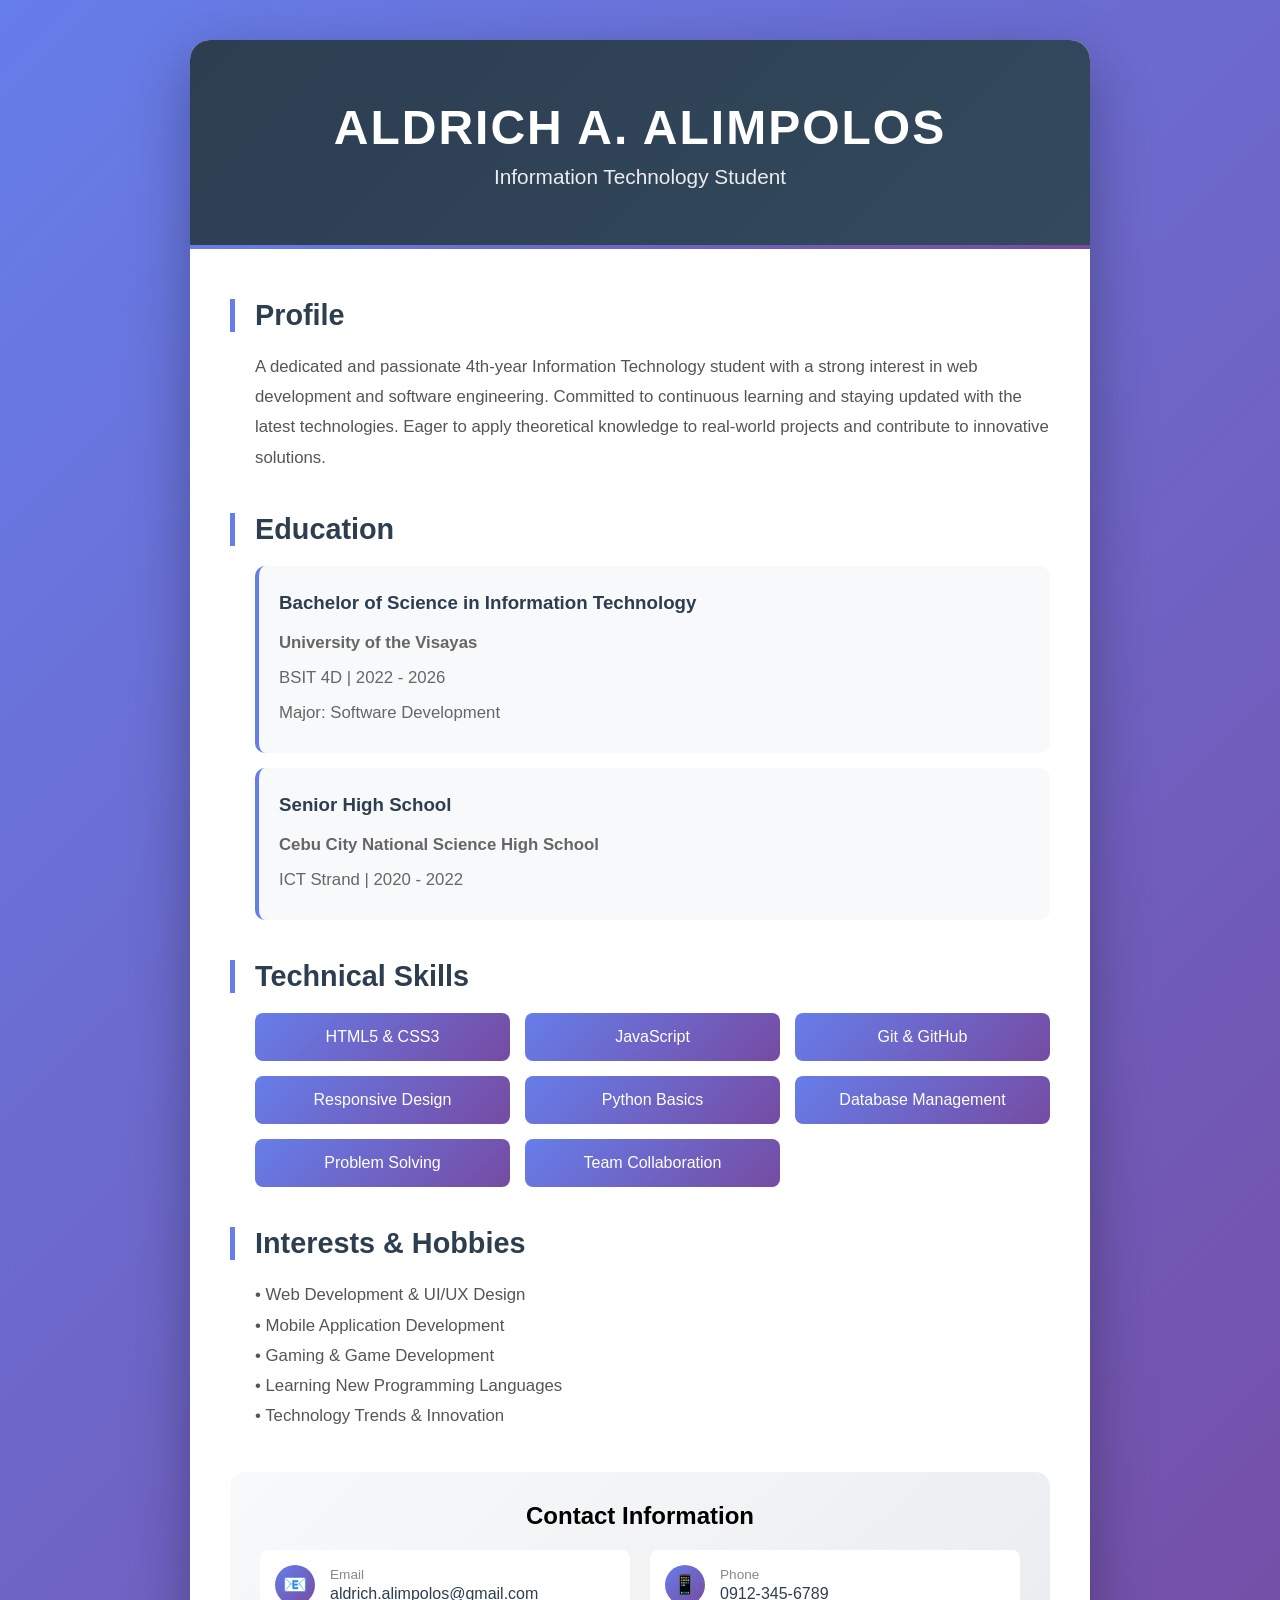
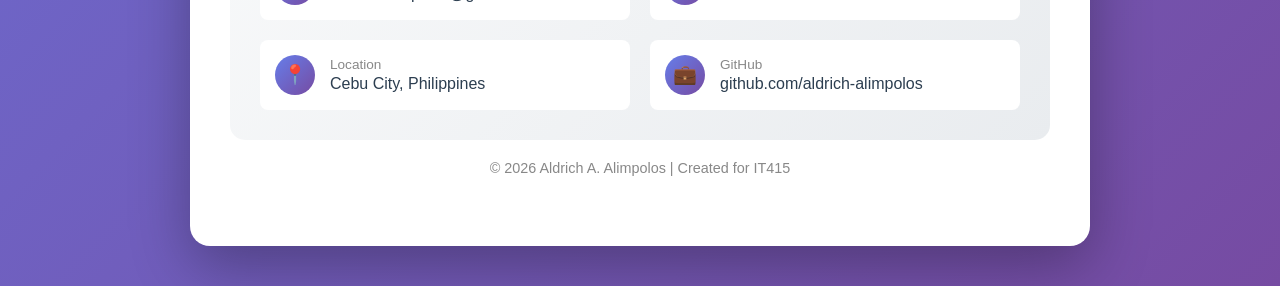
==== index.html @ fa99f171 "Initial commit: Added CV webpage and README" ====
<!DOCTYPE html>
<html lang="en">
<head>
    <meta charset="UTF-8">
    <meta name="viewport" content="width=device-width, initial-scale=1.0">
    <title>Aldrich A. Alimpolos - Curriculum Vitae</title>
    <style>
        * {
            margin: 0;
            padding: 0;
            box-sizing: border-box;
        }
        
        body {
            font-family: 'Segoe UI', Tahoma, Geneva, Verdana, sans-serif;
            background: linear-gradient(135deg, #667eea 0%, #764ba2 100%);
            min-height: 100vh;
            padding: 40px 20px;
        }
        
        .container {
            max-width: 900px;
            margin: 0 auto;
            background: white;
            border-radius: 20px;
            overflow: hidden;
            box-shadow: 0 20px 60px rgba(0, 0, 0, 0.3);
        }
        
        .header {
            background: linear-gradient(135deg, #2c3e50 0%, #34495e 100%);
            color: white;
            padding: 60px 40px;
            text-align: center;
            position: relative;
        }
        
        .header::after {
            content: '';
            position: absolute;
            bottom: 0;
            left: 0;
            right: 0;
            height: 4px;
            background: linear-gradient(90deg, #667eea, #764ba2);
        }
        
        .header h1 {
            font-size: 3em;
            margin-bottom: 10px;
            letter-spacing: 2px;
        }
        
        .header .subtitle {
            font-size: 1.3em;
            opacity: 0.9;
            font-weight: 300;
        }
        
        .content {
            padding: 50px 40px;
        }
        
        .section {
            margin-bottom: 40px;
        }
        
        .section h2 {
            color: #2c3e50;
            font-size: 1.8em;
            margin-bottom: 20px;
            padding-left: 20px;
            border-left: 5px solid #667eea;
            position: relative;
        }
        
        .section-content {
            padding-left: 25px;
            color: #555;
            line-height: 1.8;
        }
        
        .section-content p {
            margin-bottom: 15px;
            font-size: 1.05em;
        }
        
        .education-item {
            background: #f8f9fa;
            padding: 20px;
            border-radius: 10px;
            margin-bottom: 15px;
            border-left: 4px solid #667eea;
        }
        
        .education-item h3 {
            color: #2c3e50;
            margin-bottom: 8px;
        }
        
        .education-item p {
            color: #666;
            margin: 5px 0;
        }
        
        .skills-grid {
            display: grid;
            grid-template-columns: repeat(auto-fit, minmax(200px, 1fr));
            gap: 15px;
            padding-left: 25px;
        }
        
        .skill-item {
            background: linear-gradient(135deg, #667eea 0%, #764ba2 100%);
            color: white;
            padding: 15px 20px;
            border-radius: 8px;
            text-align: center;
            font-weight: 500;
            transition: transform 0.3s ease;
        }
        
        .skill-item:hover {
            transform: translateY(-5px);
        }
        
        .contact-box {
            background: linear-gradient(135deg, #f8f9fa 0%, #e9ecef 100%);
            padding: 30px;
            border-radius: 15px;
            margin-top: 20px;
        }
        
        .contact-box h2 {
            border: none;
            padding: 0;
            margin-bottom: 20px;
            text-align: center;
        }
        
        .contact-grid {
            display: grid;
            grid-template-columns: repeat(auto-fit, minmax(250px, 1fr));
            gap: 20px;
        }
        
        .contact-item {
            display: flex;
            align-items: center;
            gap: 15px;
            padding: 15px;
            background: white;
            border-radius: 8px;
        }
        
        .contact-icon {
            width: 40px;
            height: 40px;
            background: linear-gradient(135deg, #667eea, #764ba2);
            border-radius: 50%;
            display: flex;
            align-items: center;
            justify-content: center;
            color: white;
            font-size: 1.2em;
        }
        
        .contact-info {
            flex: 1;
        }
        
        .contact-info .label {
            font-size: 0.85em;
            color: #888;
            margin-bottom: 3px;
        }
        
        .contact-info .value {
            color: #2c3e50;
            font-weight: 500;
        }
        
        .footer {
            text-align: center;
            padding: 20px;
            color: #888;
            font-size: 0.9em;
        }
        
        @media (max-width: 768px) {
            .header h1 {
                font-size: 2em;
            }
            
            .content {
                padding: 30px 20px;
            }
            
            .skills-grid {
                grid-template-columns: 1fr;
            }
        }
    </style>
</head>
<body>
    <div class="container">
        <div class="header">
            <h1>ALDRICH A. ALIMPOLOS</h1>
            <p class="subtitle">Information Technology Student</p>
        </div>
        
        <div class="content">
            <div class="section">
                <h2>Profile</h2>
                <div class="section-content">
                    <p>
                        A dedicated and passionate 4th-year Information Technology student with a strong 
                        interest in web development and software engineering. Committed to continuous 
                        learning and staying updated with the latest technologies. Eager to apply 
                        theoretical knowledge to real-world projects and contribute to innovative solutions.
                    </p>
                </div>
            </div>
            
            <div class="section">
                <h2>Education</h2>
                <div class="section-content">
                    <div class="education-item">
                        <h3>Bachelor of Science in Information Technology</h3>
                        <p><strong>University of the Visayas</strong></p>
                        <p>BSIT 4D | 2022 - 2026</p>
                        <p>Major: Software Development</p>
                    </div>
                    
                    <div class="education-item">
                        <h3>Senior High School</h3>
                        <p><strong>Cebu City National Science High School</strong></p>
                        <p>ICT Strand | 2020 - 2022</p>
                    </div>
                </div>
            </div>
            
            <div class="section">
                <h2>Technical Skills</h2>
                <div class="skills-grid">
                    <div class="skill-item">HTML5 & CSS3</div>
                    <div class="skill-item">JavaScript</div>
                    <div class="skill-item">Git & GitHub</div>
                    <div class="skill-item">Responsive Design</div>
                    <div class="skill-item">Python Basics</div>
                    <div class="skill-item">Database Management</div>
                    <div class="skill-item">Problem Solving</div>
                    <div class="skill-item">Team Collaboration</div>
                </div>
            </div>
            
            <div class="section">
                <h2>Interests & Hobbies</h2>
                <div class="section-content">
                    <p>
                        • Web Development & UI/UX Design<br>
                        • Mobile Application Development<br>
                        • Gaming & Game Development<br>
                        • Learning New Programming Languages<br>
                        • Technology Trends & Innovation
                    </p>
                </div>
            </div>
            
            <div class="contact-box">
                <h2>Contact Information</h2>
                <div class="contact-grid">
                    <div class="contact-item">
                        <div class="contact-icon">📧</div>
                        <div class="contact-info">
                            <div class="label">Email</div>
                            <div class="value">aldrich.alimpolos@gmail.com</div>
                        </div>
                    </div>
                    
                    <div class="contact-item">
                        <div class="contact-icon">📱</div>
                        <div class="contact-info">
                            <div class="label">Phone</div>
                            <div class="value">0912-345-6789</div>
                        </div>
                    </div>
                    
                    <div class="contact-item">
                        <div class="contact-icon">📍</div>
                        <div class="contact-info">
                            <div class="label">Location</div>
                            <div class="value">Cebu City, Philippines</div>
                        </div>
                    </div>
                    
                    <div class="contact-item">
                        <div class="contact-icon">💼</div>
                        <div class="contact-info">
                            <div class="label">GitHub</div>
                            <div class="value">github.com/aldrich-alimpolos</div>
                        </div>
                    </div>
                </div>
            </div>
            
            <div class="footer">
                <p>© 2026 Aldrich A. Alimpolos | Created for IT415</p>
            </div>
        </div>
    </div>
</body>
</html>
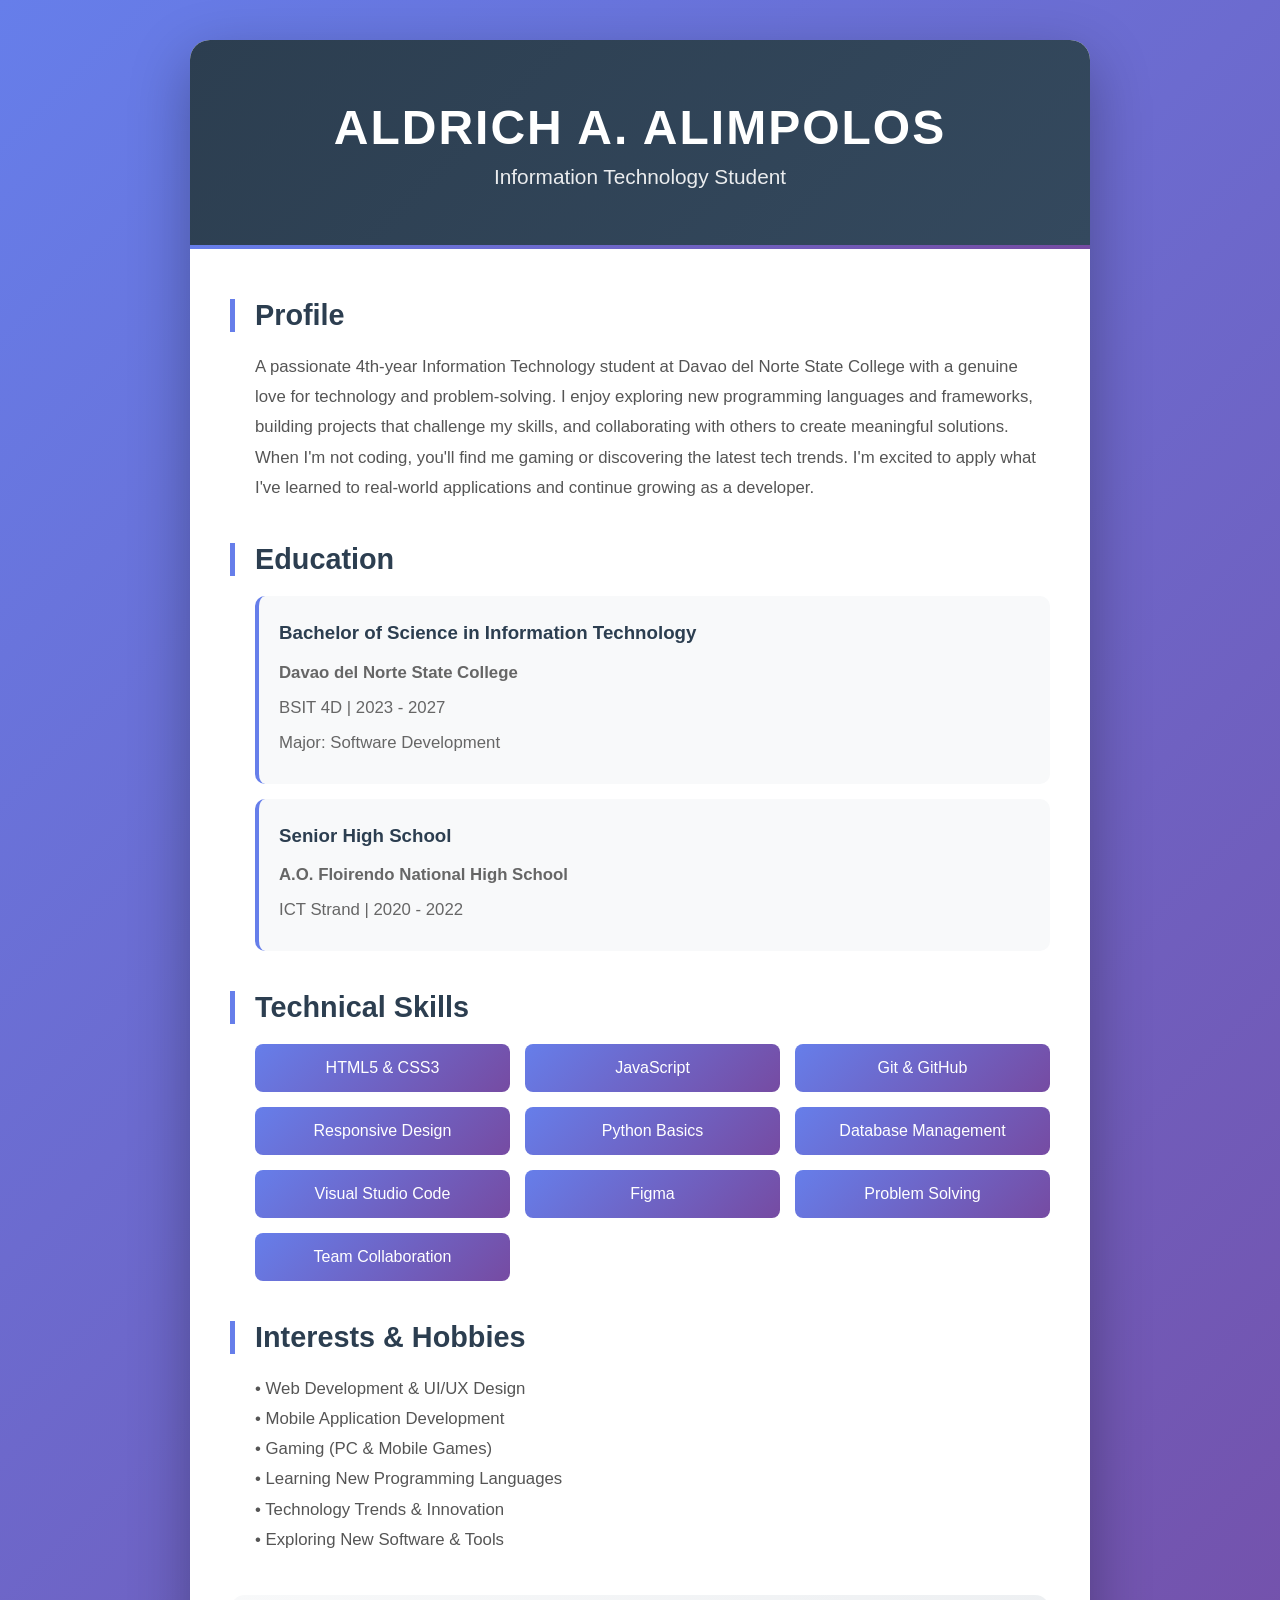
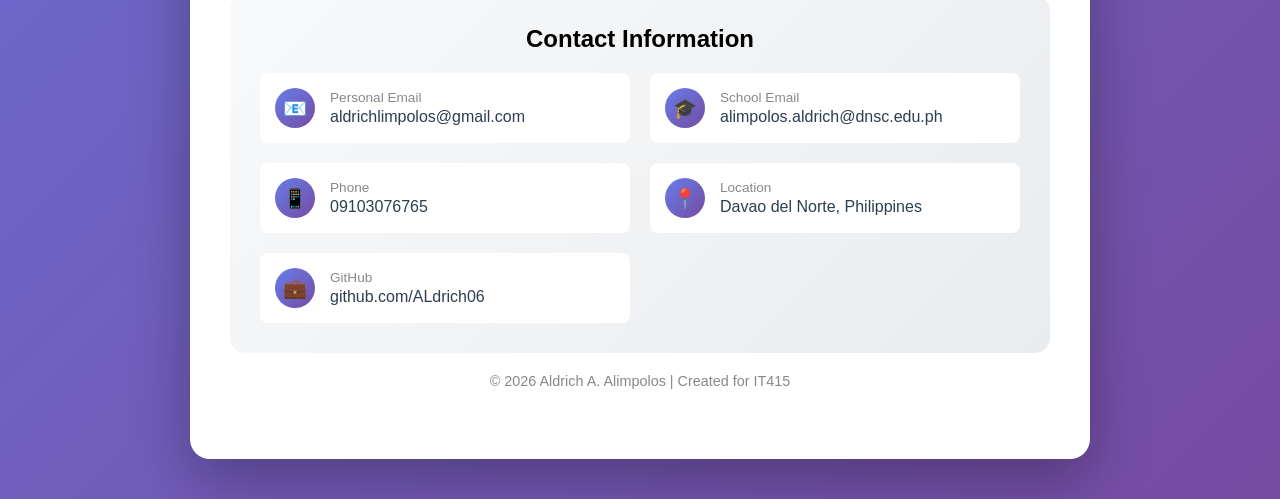
==== commit a168766c: "Updated personal information and added more details" ====
--- a/index.html
+++ b/index.html
@@ -214,10 +214,12 @@
                 <h2>Profile</h2>
                 <div class="section-content">
                     <p>
-                        A dedicated and passionate 4th-year Information Technology student with a strong 
-                        interest in web development and software engineering. Committed to continuous 
-                        learning and staying updated with the latest technologies. Eager to apply 
-                        theoretical knowledge to real-world projects and contribute to innovative solutions.
+                        A passionate 4th-year Information Technology student at Davao del Norte State College 
+                        with a genuine love for technology and problem-solving. I enjoy exploring new programming 
+                        languages and frameworks, building projects that challenge my skills, and collaborating 
+                        with others to create meaningful solutions. When I'm not coding, you'll find me gaming 
+                        or discovering the latest tech trends. I'm excited to apply what I've learned to real-world 
+                        applications and continue growing as a developer.
                     </p>
                 </div>
             </div>
@@ -227,14 +229,14 @@
                 <div class="section-content">
                     <div class="education-item">
                         <h3>Bachelor of Science in Information Technology</h3>
-                        <p><strong>University of the Visayas</strong></p>
-                        <p>BSIT 4D | 2022 - 2026</p>
+                        <p><strong>Davao del Norte State College</strong></p>
+                        <p>BSIT 4D | 2023 - 2027</p>
                         <p>Major: Software Development</p>
                     </div>
                     
                     <div class="education-item">
                         <h3>Senior High School</h3>
-                        <p><strong>Cebu City National Science High School</strong></p>
+                        <p><strong>A.O. Floirendo National High School</strong></p>
                         <p>ICT Strand | 2020 - 2022</p>
                     </div>
                 </div>
@@ -249,6 +251,8 @@
                     <div class="skill-item">Responsive Design</div>
                     <div class="skill-item">Python Basics</div>
                     <div class="skill-item">Database Management</div>
+                    <div class="skill-item">Visual Studio Code</div>
+                    <div class="skill-item">Figma</div>
                     <div class="skill-item">Problem Solving</div>
                     <div class="skill-item">Team Collaboration</div>
                 </div>
@@ -260,9 +264,10 @@
                     <p>
                         • Web Development & UI/UX Design<br>
                         • Mobile Application Development<br>
-                        • Gaming & Game Development<br>
+                        • Gaming (PC & Mobile Games)<br>
                         • Learning New Programming Languages<br>
-                        • Technology Trends & Innovation
+                        • Technology Trends & Innovation<br>
+                        • Exploring New Software & Tools
                     </p>
                 </div>
             </div>
@@ -273,8 +278,16 @@
                     <div class="contact-item">
                         <div class="contact-icon">📧</div>
                         <div class="contact-info">
-                            <div class="label">Email</div>
-                            <div class="value">aldrich.alimpolos@gmail.com</div>
+                            <div class="label">Personal Email</div>
+                            <div class="value">aldrichlimpolos@gmail.com</div>
+                        </div>
+                    </div>
+                    
+                    <div class="contact-item">
+                        <div class="contact-icon">🎓</div>
+                        <div class="contact-info">
+                            <div class="label">School Email</div>
+                            <div class="value">alimpolos.aldrich@dnsc.edu.ph</div>
                         </div>
                     </div>
                     
@@ -282,7 +295,7 @@
                         <div class="contact-icon">📱</div>
                         <div class="contact-info">
                             <div class="label">Phone</div>
-                            <div class="value">0912-345-6789</div>
+                            <div class="value">09103076765</div>
                         </div>
                     </div>
                     
@@ -290,7 +303,7 @@
                         <div class="contact-icon">📍</div>
                         <div class="contact-info">
                             <div class="label">Location</div>
-                            <div class="value">Cebu City, Philippines</div>
+                            <div class="value">Davao del Norte, Philippines</div>
                         </div>
                     </div>
                     
@@ -298,7 +311,7 @@
                         <div class="contact-icon">💼</div>
                         <div class="contact-info">
                             <div class="label">GitHub</div>
-                            <div class="value">github.com/aldrich-alimpolos</div>
+                            <div class="value">github.com/ALdrich06</div>
                         </div>
                     </div>
                 </div>
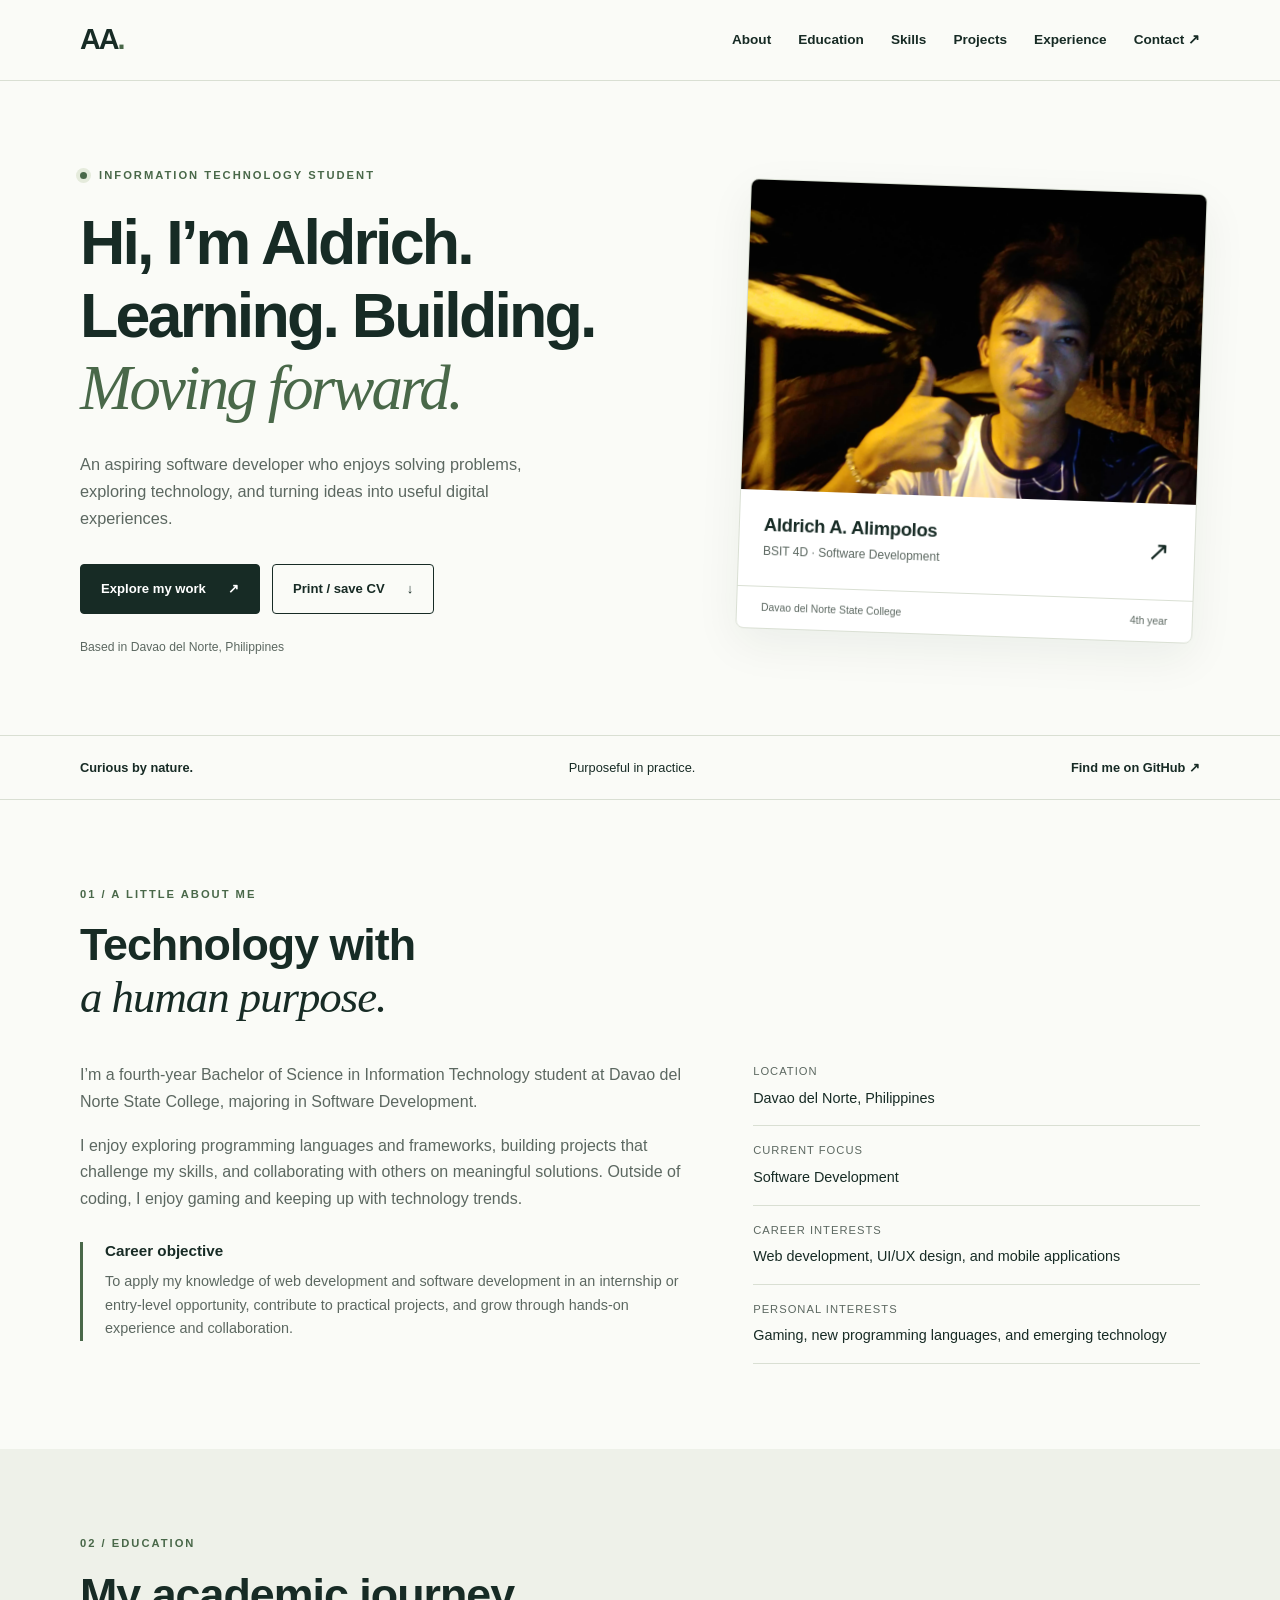
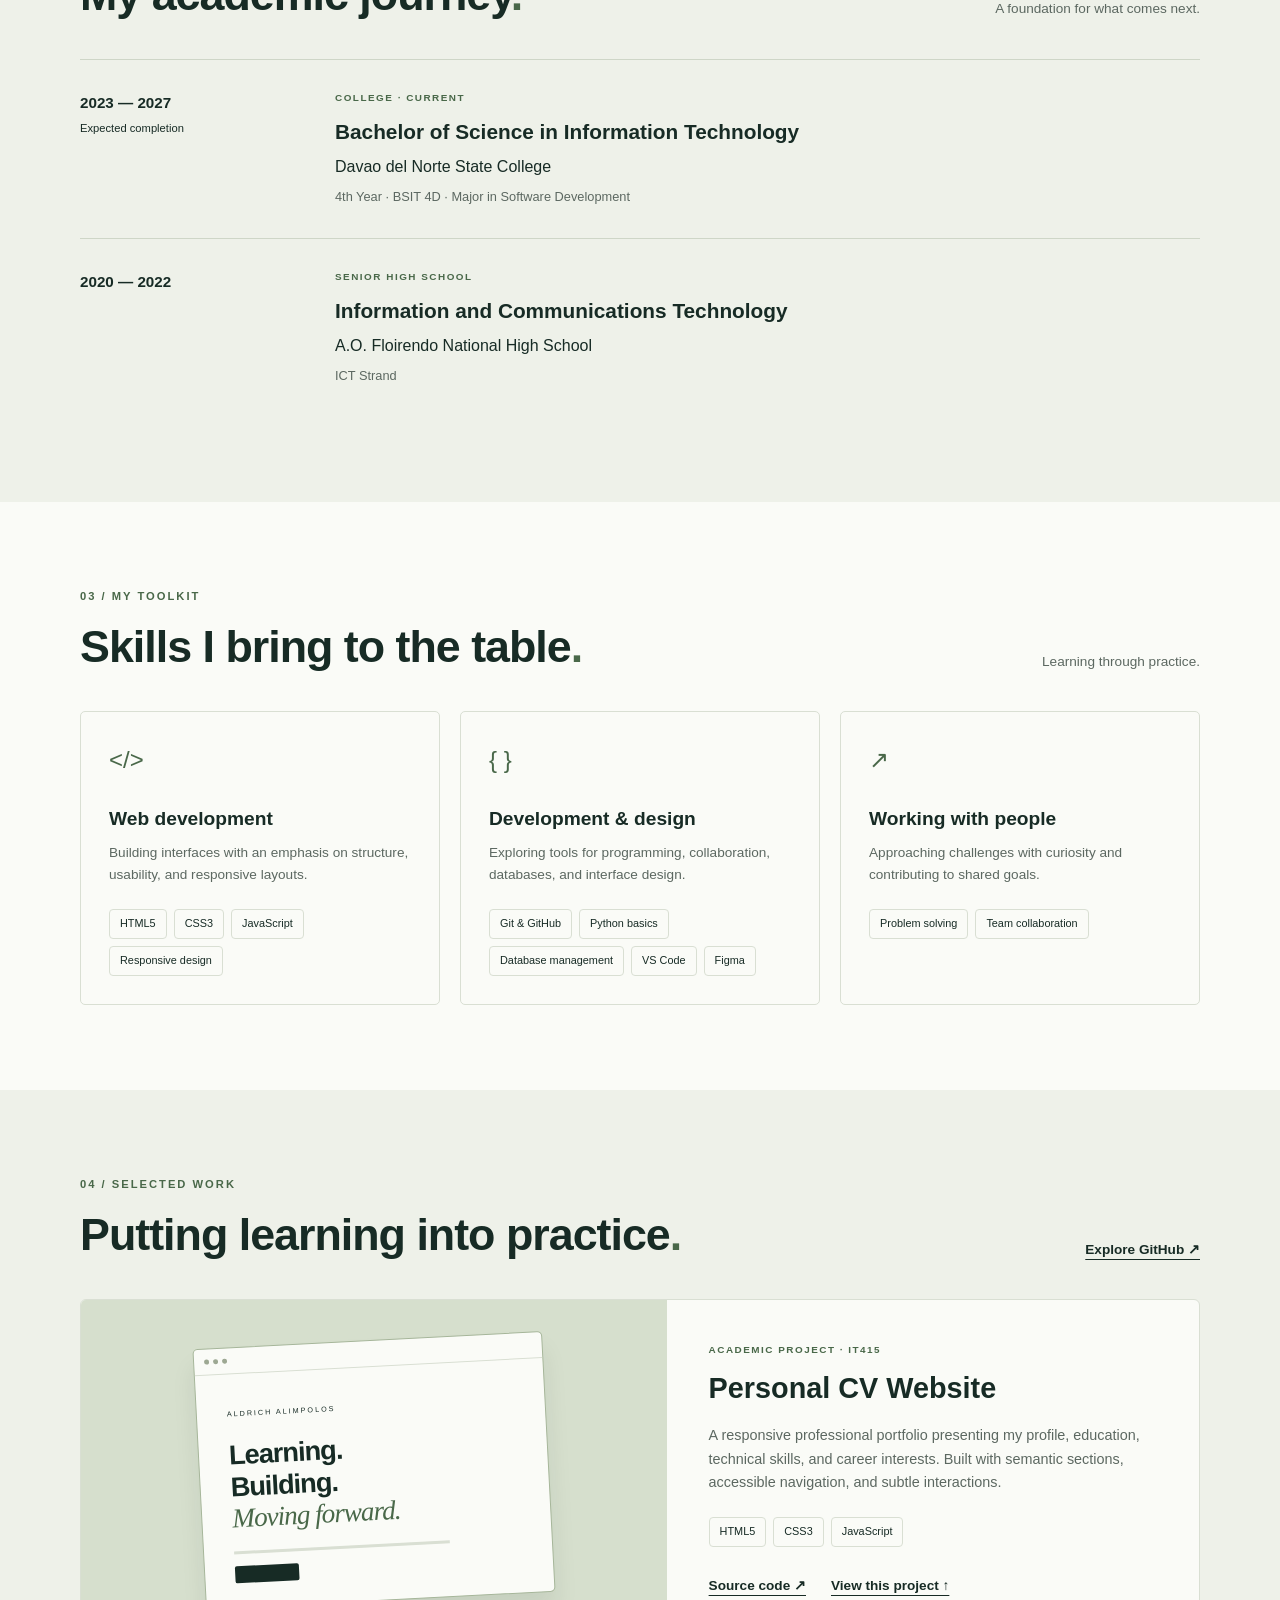
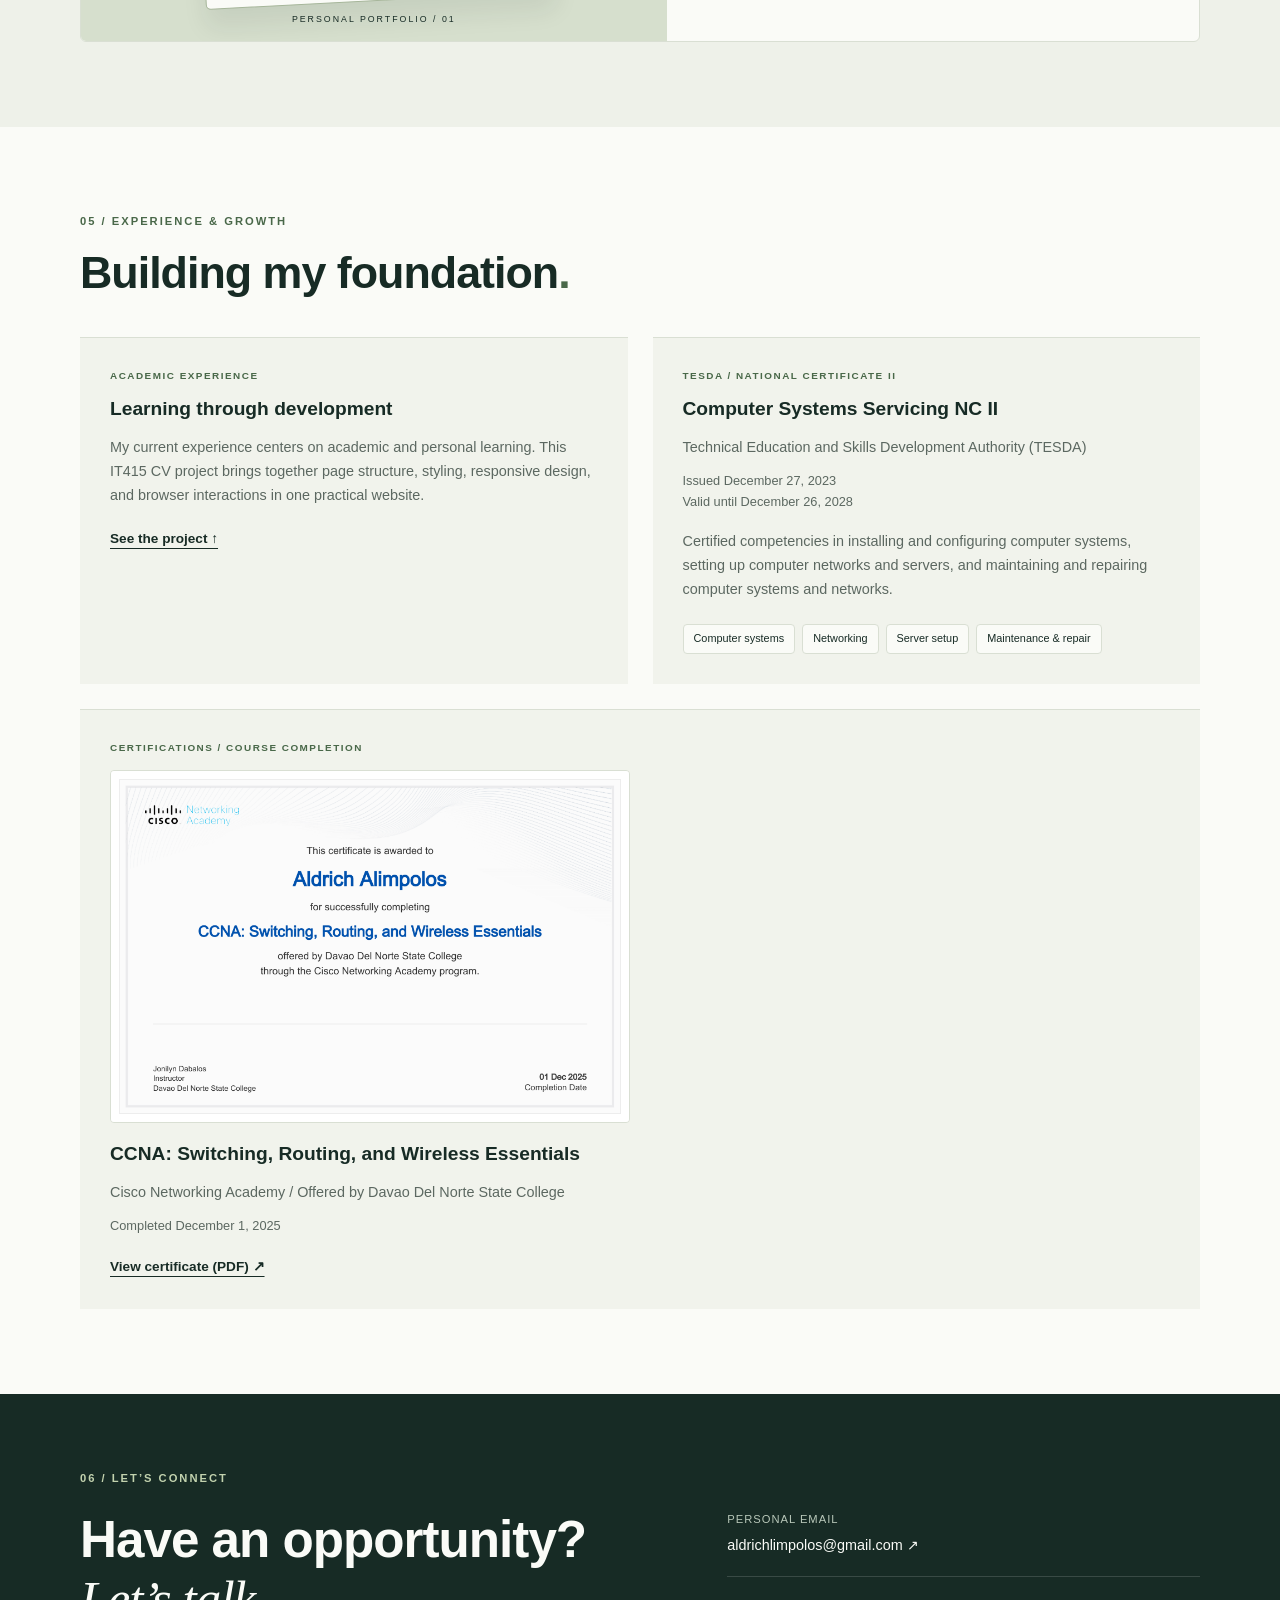
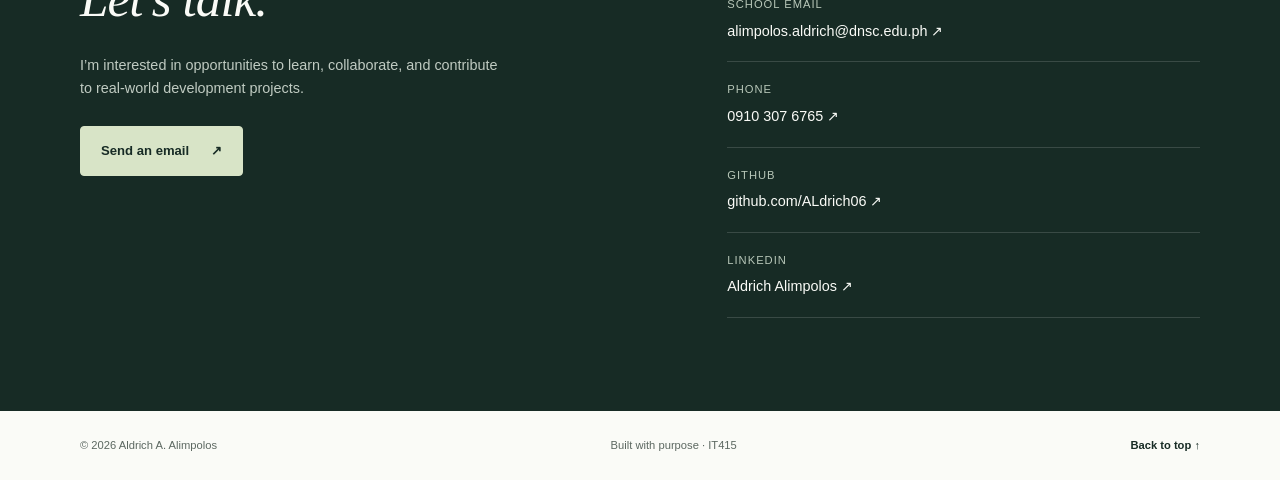
==== commit 7ba826b0: "Build responsive CV with verified certifications and profile photo" ====
--- a/index.html
+++ b/index.html
@@ -1,326 +1,56 @@
 <!DOCTYPE html>
 <html lang="en">
 <head>
-    <meta charset="UTF-8">
-    <meta name="viewport" content="width=device-width, initial-scale=1.0">
-    <title>Aldrich A. Alimpolos - Curriculum Vitae</title>
-    <style>
-        * {
-            margin: 0;
-            padding: 0;
-            box-sizing: border-box;
-        }
-        
-        body {
-            font-family: 'Segoe UI', Tahoma, Geneva, Verdana, sans-serif;
-            background: linear-gradient(135deg, #667eea 0%, #764ba2 100%);
-            min-height: 100vh;
-            padding: 40px 20px;
-        }
-        
-        .container {
-            max-width: 900px;
-            margin: 0 auto;
-            background: white;
-            border-radius: 20px;
-            overflow: hidden;
-            box-shadow: 0 20px 60px rgba(0, 0, 0, 0.3);
-        }
-        
-        .header {
-            background: linear-gradient(135deg, #2c3e50 0%, #34495e 100%);
-            color: white;
-            padding: 60px 40px;
-            text-align: center;
-            position: relative;
-        }
-        
-        .header::after {
-            content: '';
-            position: absolute;
-            bottom: 0;
-            left: 0;
-            right: 0;
-            height: 4px;
-            background: linear-gradient(90deg, #667eea, #764ba2);
-        }
-        
-        .header h1 {
-            font-size: 3em;
-            margin-bottom: 10px;
-            letter-spacing: 2px;
-        }
-        
-        .header .subtitle {
-            font-size: 1.3em;
-            opacity: 0.9;
-            font-weight: 300;
-        }
-        
-        .content {
-            padding: 50px 40px;
-        }
-        
-        .section {
-            margin-bottom: 40px;
-        }
-        
-        .section h2 {
-            color: #2c3e50;
-            font-size: 1.8em;
-            margin-bottom: 20px;
-            padding-left: 20px;
-            border-left: 5px solid #667eea;
-            position: relative;
-        }
-        
-        .section-content {
-            padding-left: 25px;
-            color: #555;
-            line-height: 1.8;
-        }
-        
-        .section-content p {
-            margin-bottom: 15px;
-            font-size: 1.05em;
-        }
-        
-        .education-item {
-            background: #f8f9fa;
-            padding: 20px;
-            border-radius: 10px;
-            margin-bottom: 15px;
-            border-left: 4px solid #667eea;
-        }
-        
-        .education-item h3 {
-            color: #2c3e50;
-            margin-bottom: 8px;
-        }
-        
-        .education-item p {
-            color: #666;
-            margin: 5px 0;
-        }
-        
-        .skills-grid {
-            display: grid;
-            grid-template-columns: repeat(auto-fit, minmax(200px, 1fr));
-            gap: 15px;
-            padding-left: 25px;
-        }
-        
-        .skill-item {
-            background: linear-gradient(135deg, #667eea 0%, #764ba2 100%);
-            color: white;
-            padding: 15px 20px;
-            border-radius: 8px;
-            text-align: center;
-            font-weight: 500;
-            transition: transform 0.3s ease;
-        }
-        
-        .skill-item:hover {
-            transform: translateY(-5px);
-        }
-        
-        .contact-box {
-            background: linear-gradient(135deg, #f8f9fa 0%, #e9ecef 100%);
-            padding: 30px;
-            border-radius: 15px;
-            margin-top: 20px;
-        }
-        
-        .contact-box h2 {
-            border: none;
-            padding: 0;
-            margin-bottom: 20px;
-            text-align: center;
-        }
-        
-        .contact-grid {
-            display: grid;
-            grid-template-columns: repeat(auto-fit, minmax(250px, 1fr));
-            gap: 20px;
-        }
-        
-        .contact-item {
-            display: flex;
-            align-items: center;
-            gap: 15px;
-            padding: 15px;
-            background: white;
-            border-radius: 8px;
-        }
-        
-        .contact-icon {
-            width: 40px;
-            height: 40px;
-            background: linear-gradient(135deg, #667eea, #764ba2);
-            border-radius: 50%;
-            display: flex;
-            align-items: center;
-            justify-content: center;
-            color: white;
-            font-size: 1.2em;
-        }
-        
-        .contact-info {
-            flex: 1;
-        }
-        
-        .contact-info .label {
-            font-size: 0.85em;
-            color: #888;
-            margin-bottom: 3px;
-        }
-        
-        .contact-info .value {
-            color: #2c3e50;
-            font-weight: 500;
-        }
-        
-        .footer {
-            text-align: center;
-            padding: 20px;
-            color: #888;
-            font-size: 0.9em;
-        }
-        
-        @media (max-width: 768px) {
-            .header h1 {
-                font-size: 2em;
-            }
-            
-            .content {
-                padding: 30px 20px;
-            }
-            
-            .skills-grid {
-                grid-template-columns: 1fr;
-            }
-        }
-    </style>
+  <meta charset="UTF-8">
+  <meta name="viewport" content="width=device-width, initial-scale=1">
+  <meta name="description" content="Aldrich A. Alimpolos — Information Technology student at Davao del Norte State College. Explore my education, skills, and development work.">
+  <meta name="theme-color" content="#172b25">
+  <title>Aldrich A. Alimpolos | IT Student & Aspiring Developer</title>
+  <link rel="stylesheet" href="styles.css">
+  <script src="script.js" defer></script>
 </head>
 <body>
-    <div class="container">
-        <div class="header">
-            <h1>ALDRICH A. ALIMPOLOS</h1>
-            <p class="subtitle">Information Technology Student</p>
-        </div>
-        
-        <div class="content">
-            <div class="section">
-                <h2>Profile</h2>
-                <div class="section-content">
-                    <p>
-                        A passionate 4th-year Information Technology student at Davao del Norte State College 
-                        with a genuine love for technology and problem-solving. I enjoy exploring new programming 
-                        languages and frameworks, building projects that challenge my skills, and collaborating 
-                        with others to create meaningful solutions. When I'm not coding, you'll find me gaming 
-                        or discovering the latest tech trends. I'm excited to apply what I've learned to real-world 
-                        applications and continue growing as a developer.
-                    </p>
-                </div>
-            </div>
-            
-            <div class="section">
-                <h2>Education</h2>
-                <div class="section-content">
-                    <div class="education-item">
-                        <h3>Bachelor of Science in Information Technology</h3>
-                        <p><strong>Davao del Norte State College</strong></p>
-                        <p>BSIT 4D | 2023 - 2027</p>
-                        <p>Major: Software Development</p>
-                    </div>
-                    
-                    <div class="education-item">
-                        <h3>Senior High School</h3>
-                        <p><strong>A.O. Floirendo National High School</strong></p>
-                        <p>ICT Strand | 2020 - 2022</p>
-                    </div>
-                </div>
-            </div>
-            
-            <div class="section">
-                <h2>Technical Skills</h2>
-                <div class="skills-grid">
-                    <div class="skill-item">HTML5 & CSS3</div>
-                    <div class="skill-item">JavaScript</div>
-                    <div class="skill-item">Git & GitHub</div>
-                    <div class="skill-item">Responsive Design</div>
-                    <div class="skill-item">Python Basics</div>
-                    <div class="skill-item">Database Management</div>
-                    <div class="skill-item">Visual Studio Code</div>
-                    <div class="skill-item">Figma</div>
-                    <div class="skill-item">Problem Solving</div>
-                    <div class="skill-item">Team Collaboration</div>
-                </div>
-            </div>
-            
-            <div class="section">
-                <h2>Interests & Hobbies</h2>
-                <div class="section-content">
-                    <p>
-                        • Web Development & UI/UX Design<br>
-                        • Mobile Application Development<br>
-                        • Gaming (PC & Mobile Games)<br>
-                        • Learning New Programming Languages<br>
-                        • Technology Trends & Innovation<br>
-                        • Exploring New Software & Tools
-                    </p>
-                </div>
-            </div>
-            
-            <div class="contact-box">
-                <h2>Contact Information</h2>
-                <div class="contact-grid">
-                    <div class="contact-item">
-                        <div class="contact-icon">📧</div>
-                        <div class="contact-info">
-                            <div class="label">Personal Email</div>
-                            <div class="value">aldrichlimpolos@gmail.com</div>
-                        </div>
-                    </div>
-                    
-                    <div class="contact-item">
-                        <div class="contact-icon">🎓</div>
-                        <div class="contact-info">
-                            <div class="label">School Email</div>
-                            <div class="value">alimpolos.aldrich@dnsc.edu.ph</div>
-                        </div>
-                    </div>
-                    
-                    <div class="contact-item">
-                        <div class="contact-icon">📱</div>
-                        <div class="contact-info">
-                            <div class="label">Phone</div>
-                            <div class="value">09103076765</div>
-                        </div>
-                    </div>
-                    
-                    <div class="contact-item">
-                        <div class="contact-icon">📍</div>
-                        <div class="contact-info">
-                            <div class="label">Location</div>
-                            <div class="value">Davao del Norte, Philippines</div>
-                        </div>
-                    </div>
-                    
-                    <div class="contact-item">
-                        <div class="contact-icon">💼</div>
-                        <div class="contact-info">
-                            <div class="label">GitHub</div>
-                            <div class="value">github.com/ALdrich06</div>
-                        </div>
-                    </div>
-                </div>
-            </div>
-            
-            <div class="footer">
-                <p>© 2026 Aldrich A. Alimpolos | Created for IT415</p>
-            </div>
-        </div>
-    </div>
+  <a class="skip-link" href="#main">Skip to content</a>
+  <header class="site-header">
+    <a class="brand" href="#home" aria-label="Aldrich Alimpolos home">AA<span>.</span></a>
+    <button class="menu-toggle" type="button" aria-expanded="false" aria-controls="navigation">Menu <span aria-hidden="true">+</span></button>
+    <nav id="navigation" aria-label="Main navigation">
+      <a href="#about">About</a><a href="#education">Education</a><a href="#skills">Skills</a><a href="#projects">Projects</a><a href="#experience">Experience</a><a href="#contact">Contact <span aria-hidden="true">↗</span></a>
+    </nav>
+  </header>
+  <main id="main">
+    <section class="hero wrap" id="home" aria-labelledby="hero-title">
+      <div class="hero-copy">
+        <p class="eyebrow"><span class="status-dot"></span> INFORMATION TECHNOLOGY STUDENT</p>
+        <h1 id="hero-title">Hi, I’m Aldrich.<br>Learning. Building.<br><em>Moving forward.</em></h1>
+        <p class="hero-description">An aspiring software developer who enjoys solving problems, exploring technology, and turning ideas into useful digital experiences.</p>
+        <div class="actions"><a class="button primary" href="#projects">Explore my work <span aria-hidden="true">↗</span></a><button class="button secondary" id="print-cv" type="button">Print / save CV <span aria-hidden="true">↓</span></button></div>
+        <p class="hero-note">Based in Davao del Norte, Philippines</p>
+      </div>
+      <aside class="profile-card" aria-label="Personal profile">
+        <div class="portrait"><img class="profile-photo" src="assets/aldrich-profile.jpg" alt="Aldrich A. Alimpolos" width="2048" height="1536" fetchpriority="high"></div>
+        <div class="profile-caption"><div><h2>Aldrich A. Alimpolos</h2><p>BSIT 4D · Software Development</p></div><span class="card-arrow" aria-hidden="true">↗</span></div>
+        <div class="profile-bottom"><span>Davao del Norte State College</span><span>4th year</span></div>
+      </aside>
+    </section>
+    <div class="intro-strip"><div class="wrap"><span>Curious by nature.</span><span>Purposeful in practice.</span><a href="https://github.com/ALdrich06" target="_blank" rel="noopener noreferrer">Find me on GitHub ↗</a></div></div>
+    <section class="section wrap" id="about" aria-labelledby="about-title">
+      <div class="section-heading"><p class="eyebrow">01 / A LITTLE ABOUT ME</p><h2 id="about-title">Technology with<br><em>a human purpose.</em></h2></div>
+      <div class="about-grid"><div class="prose"><p>I’m a fourth-year Bachelor of Science in Information Technology student at Davao del Norte State College, majoring in Software Development.</p><p>I enjoy exploring programming languages and frameworks, building projects that challenge my skills, and collaborating with others on meaningful solutions. Outside of coding, I enjoy gaming and keeping up with technology trends.</p><div class="objective"><h3>Career objective</h3><p>To apply my knowledge of web development and software development in an internship or entry-level opportunity, contribute to practical projects, and grow through hands-on experience and collaboration.</p></div></div>
+      <dl class="facts"><div><dt>Location</dt><dd>Davao del Norte, Philippines</dd></div><div><dt>Current focus</dt><dd>Software Development</dd></div><div><dt>Career interests</dt><dd>Web development, UI/UX design, and mobile applications</dd></div><div><dt>Personal interests</dt><dd>Gaming, new programming languages, and emerging technology</dd></div></dl></div>
+    </section>
+    <section class="section tinted" id="education" aria-labelledby="education-title"><div class="wrap"><div class="section-heading inline-heading"><div><p class="eyebrow">02 / EDUCATION</p><h2 id="education-title">My academic journey<span class="accent">.</span></h2></div><p>A foundation for what comes next.</p></div>
+      <div class="education-list"><article class="education-item"><p class="date">2023 — 2027 <span>Expected completion</span></p><div><span class="tag">COLLEGE · CURRENT</span><h3>Bachelor of Science in Information Technology</h3><p class="school">Davao del Norte State College</p><p>4th Year · BSIT 4D · Major in Software Development</p></div></article><article class="education-item"><p class="date">2020 — 2022</p><div><span class="tag">SENIOR HIGH SCHOOL</span><h3>Information and Communications Technology</h3><p class="school">A.O. Floirendo National High School</p><p>ICT Strand</p></div></article></div>
+    </div></section>
+    <section class="section wrap" id="skills" aria-labelledby="skills-title"><div class="section-heading inline-heading"><div><p class="eyebrow">03 / MY TOOLKIT</p><h2 id="skills-title">Skills I bring to the table<span class="accent">.</span></h2></div><p>Learning through practice.</p></div>
+      <div class="skills-grid"><article class="skill-card"><span class="skill-icon" aria-hidden="true">&lt;/&gt;</span><h3>Web development</h3><p>Building interfaces with an emphasis on structure, usability, and responsive layouts.</p><ul class="chips"><li>HTML5</li><li>CSS3</li><li>JavaScript</li><li>Responsive design</li></ul></article><article class="skill-card"><span class="skill-icon" aria-hidden="true">{ }</span><h3>Development & design</h3><p>Exploring tools for programming, collaboration, databases, and interface design.</p><ul class="chips"><li>Git & GitHub</li><li>Python basics</li><li>Database management</li><li>VS Code</li><li>Figma</li></ul></article><article class="skill-card"><span class="skill-icon" aria-hidden="true">↗</span><h3>Working with people</h3><p>Approaching challenges with curiosity and contributing to shared goals.</p><ul class="chips"><li>Problem solving</li><li>Team collaboration</li></ul></article></div>
+    </section>
+    <section class="section tinted" id="projects" aria-labelledby="projects-title"><div class="wrap"><div class="section-heading inline-heading"><div><p class="eyebrow">04 / SELECTED WORK</p><h2 id="projects-title">Putting learning into practice<span class="accent">.</span></h2></div><a class="text-link" href="https://github.com/ALdrich06" target="_blank" rel="noopener noreferrer">Explore GitHub ↗</a></div>
+      <article class="project-card"><div class="project-preview" role="img" aria-label="Illustrated preview of this CV website"><div class="mini-browser"><div class="browser-dots"><i></i><i></i><i></i></div><div class="mini-page"><span>ALDRICH ALIMPOLOS</span><strong>Learning.<br>Building.<br><em>Moving forward.</em></strong><div class="mini-line"></div><div class="mini-button"></div></div></div><span class="preview-note">PERSONAL PORTFOLIO / 01</span></div><div class="project-copy"><span class="tag">ACADEMIC PROJECT · IT415</span><h3>Personal CV Website</h3><p>A responsive professional portfolio presenting my profile, education, technical skills, and career interests. Built with semantic sections, accessible navigation, and subtle interactions.</p><ul class="chips"><li>HTML5</li><li>CSS3</li><li>JavaScript</li></ul><div class="project-links"><a class="text-link" href="https://github.com/ALdrich06/aldrich-cv-portfolio" target="_blank" rel="noopener noreferrer">Source code ↗</a><a class="text-link" href="#home">View this project ↑</a></div></div></article>
+    </div></section>
+    <section class="section wrap" id="experience" aria-labelledby="experience-title"><div class="section-heading"><p class="eyebrow">05 / EXPERIENCE & GROWTH</p><h2 id="experience-title">Building my foundation<span class="accent">.</span></h2></div><div class="growth-grid"><article class="growth-card"><span class="tag">ACADEMIC EXPERIENCE</span><h3>Learning through development</h3><p>My current experience centers on academic and personal learning. This IT415 CV project brings together page structure, styling, responsive design, and browser interactions in one practical website.</p><a class="text-link" href="#projects">See the project ↑</a></article><article class="growth-card certificate-card"><span class="tag">TESDA / NATIONAL CERTIFICATE II</span><h3>Computer Systems Servicing NC II</h3><p>Technical Education and Skills Development Authority (TESDA)</p><p class="certificate-date">Issued <time datetime="2023-12-27">December 27, 2023</time><br>Valid until <time datetime="2028-12-26">December 26, 2028</time></p><p class="certificate-summary">Certified competencies in installing and configuring computer systems, setting up computer networks and servers, and maintaining and repairing computer systems and networks.</p><ul class="chips"><li>Computer systems</li><li>Networking</li><li>Server setup</li><li>Maintenance &amp; repair</li></ul></article><article class="growth-card certificate-card"><span class="tag">CERTIFICATIONS / COURSE COMPLETION</span><a class="certificate-preview" href="assets/certificates/cisco-switching-routing-wireless-essentials.pdf" target="_blank" rel="noopener noreferrer" aria-label="Open Cisco course completion certificate PDF"><img src="assets/certificates/cisco-switching-routing-wireless-essentials.png" alt="Cisco Networking Academy certificate awarded to Aldrich Alimpolos for completing Switching, Routing, and Wireless Essentials on December 1, 2025" width="930" height="630" loading="lazy"></a><h3>CCNA: Switching, Routing, and Wireless Essentials</h3><p>Cisco Networking Academy / Offered by Davao Del Norte State College</p><p class="certificate-date">Completed <time datetime="2025-12-01">December 1, 2025</time></p><a class="text-link" href="assets/certificates/cisco-switching-routing-wireless-essentials.pdf" target="_blank" rel="noopener noreferrer">View certificate (PDF) &#8599;</a></article></div></section>
+    <section class="contact-section" id="contact" aria-labelledby="contact-title"><div class="wrap"><p class="eyebrow">06 / LET’S CONNECT</p><div class="contact-layout"><div><h2 id="contact-title">Have an opportunity?<br><em>Let’s talk.</em></h2><p>I’m interested in opportunities to learn, collaborate, and contribute to real-world development projects.</p><a class="button light" href="mailto:aldrichlimpolos@gmail.com">Send an email <span aria-hidden="true">↗</span></a></div><dl class="contact-list"><div><dt>Personal email</dt><dd><a href="mailto:aldrichlimpolos@gmail.com">aldrichlimpolos@gmail.com ↗</a></dd></div><div><dt>School email</dt><dd><a href="mailto:alimpolos.aldrich@dnsc.edu.ph">alimpolos.aldrich@dnsc.edu.ph ↗</a></dd></div><div><dt>Phone</dt><dd><a href="tel:+639103076765">0910 307 6765 ↗</a></dd></div><div><dt>GitHub</dt><dd><a href="https://github.com/ALdrich06" target="_blank" rel="noopener noreferrer">github.com/ALdrich06 ↗</a></dd></div><div><dt>LinkedIn</dt><dd><a href="https://www.linkedin.com/in/aldrich-alimpolos-69450042a/" target="_blank" rel="noopener noreferrer">Aldrich Alimpolos &#8599;</a></dd></div></dl></div></div></section>
+  </main>
+  <footer class="wrap footer"><p>© <span id="year">2026</span> Aldrich A. Alimpolos</p><p>Built with purpose · IT415</p><a href="#home">Back to top ↑</a></footer>
 </body>
 </html>
--- a/styles.css
+++ b/styles.css
@@ -0,0 +1,12 @@
+:root{--ink:#172b25;--muted:#5c6861;--paper:#fafbf7;--surface:#eef1e9;--accent:#496849;--line:#d9dfd3;--serif:Georgia,'Times New Roman',serif}*{box-sizing:border-box}html{scroll-behavior:smooth;scroll-padding-top:100px}body{margin:0;background:var(--paper);color:var(--ink);font-family:'Segoe UI',Arial,sans-serif;line-height:1.65}a{color:inherit;text-decoration:none}button{font:inherit;cursor:pointer}a,button{-webkit-tap-highlight-color:transparent}a:focus-visible,button:focus-visible{outline:3px solid #aa793b;outline-offset:5px}::selection{background:#d6e4c4}h1,h2,h3,p{margin:0}h1,h2,h3{line-height:1.16;font-weight:600}em{font-family:var(--serif);font-weight:400}h2{font-size:clamp(1.8rem,3.5vw,2.8rem);letter-spacing:-1px}h3{font-size:1.2rem}p{color:var(--muted)}.wrap{width:min(1120px,calc(100% - 80px));margin-inline:auto}.site-header{position:sticky;top:0;z-index:20;display:flex;align-items:center;justify-content:space-between;gap:25px;padding:16px max(40px,calc((100% - 1120px)/2));border-bottom:1px solid var(--line);background:rgba(250,251,247,.96)}.brand{font-size:1.8rem;font-weight:800;letter-spacing:-2px}.brand span,.accent{color:var(--accent)}nav{display:flex;gap:27px;align-items:center}nav a{font-size:.85rem;font-weight:600;position:relative}nav a:after{content:'';position:absolute;left:0;right:100%;bottom:-6px;height:2px;background:var(--accent);transition:right .2s}nav a:hover:after,nav a[aria-current]:after{right:0}.menu-toggle{display:none}.hero{display:grid;grid-template-columns:1.3fr 1fr;align-items:center;gap:70px;padding-block:85px 78px}.eyebrow{font-size:.7rem;font-weight:700;letter-spacing:2px;color:var(--accent);margin-bottom:22px}.status-dot{display:inline-block;width:7px;height:7px;margin-right:7px;border-radius:50%;background:var(--accent);box-shadow:0 0 0 4px #e5ebdc}h1{font-size:clamp(2.7rem,4.9vw,4.2rem);letter-spacing:-2.8px}h1 em{color:var(--accent)}.hero-description{font-size:1.02rem;max-width:460px;margin-top:26px}.actions{display:flex;flex-wrap:wrap;gap:12px;margin-top:32px}.button{display:inline-flex;align-items:center;justify-content:center;gap:22px;padding:13px 20px;border:1px solid var(--ink);border-radius:4px;font-size:.82rem;font-weight:600;transition:transform .2s,background .2s}.button:hover{transform:translateY(-3px)}.primary{background:var(--ink);color:white}.primary:hover{background:#315142}.secondary{background:transparent;color:var(--ink)}.secondary:hover{background:var(--surface)}.hero-note{font-size:.76rem;margin-top:23px}.profile-card{border:1px solid var(--line);background:white;border-radius:8px;overflow:hidden;transform:rotate(2deg);box-shadow:0 15px 45px #172b2510}.portrait{height:310px;background:#dce3d1;position:relative;display:grid;place-items:center;overflow:hidden}.profile-caption{display:flex;align-items:center;justify-content:space-between;padding:24px}.profile-caption h2{font-size:1.15rem;letter-spacing:-.3px}.profile-caption p{font-size:.75rem;margin-top:7px}.card-arrow{font-size:1.7rem}.profile-bottom{display:flex;justify-content:space-between;gap:10px;padding:12px 24px;border-top:1px solid var(--line);font-size:.65rem;color:var(--muted)}.intro-strip{border-block:1px solid var(--line)}.intro-strip .wrap{display:flex;align-items:center;justify-content:space-between;gap:20px;padding-block:21px;font-size:.8rem}.intro-strip span:first-child{font-weight:600}.intro-strip a{font-weight:600}.section{padding-block:85px}.section-heading{margin-bottom:38px}.section-heading .eyebrow{margin-bottom:16px}.inline-heading{display:flex;justify-content:space-between;align-items:end;gap:30px}.inline-heading>p{font-size:.85rem}.about-grid{display:grid;grid-template-columns:1.35fr 1fr;gap:70px}.prose>p+p{margin-top:18px}.objective{border-left:3px solid var(--accent);padding-left:22px;margin-top:30px}.objective h3{font-size:.95rem;margin-bottom:10px}.objective p{font-size:.9rem}.facts{margin:0}.facts>div{padding:15px 0;border-bottom:1px solid var(--line)}.facts>div:first-child{padding-top:0}dt{font-size:.7rem;text-transform:uppercase;letter-spacing:1px;color:var(--muted);margin-bottom:6px}dd{margin:0;font-size:.9rem;font-weight:500;overflow-wrap:anywhere}.tinted{background:var(--surface)}.education-item{display:grid;grid-template-columns:220px 1fr;gap:35px;padding:30px 0;border-top:1px solid #ced6c7}.date{font-weight:600;font-size:.95rem;color:var(--ink)}.date span{display:block;font-size:.7rem;font-weight:400;margin-top:4px}.tag{display:block;font-size:.62rem;font-weight:700;letter-spacing:1.5px;color:var(--accent);margin-bottom:14px}.education-item h3{font-size:1.3rem;margin-bottom:10px}.school{color:var(--ink);font-weight:500}.education-item div>p:last-child{font-size:.8rem;margin-top:6px}.skills-grid{display:grid;grid-template-columns:repeat(3,1fr);gap:20px}.skill-card{border:1px solid var(--line);border-radius:5px;padding:28px;transition:transform .2s,box-shadow .2s}.skill-card:hover{transform:translateY(-5px);box-shadow:0 12px 30px #172b250a}.skill-icon{font-size:1.5rem;color:var(--accent);display:block;margin-bottom:28px}.skill-card h3{margin-bottom:12px}.skill-card p{font-size:.85rem}.chips{display:flex;flex-wrap:wrap;list-style:none;padding:0;margin:22px 0 0;gap:7px}.chips li{font-size:.68rem;padding:5px 10px;border:1px solid var(--line);border-radius:4px;background:#fafbf7}.text-link{font-size:.85rem;font-weight:600;text-decoration:underline;text-underline-offset:5px}.text-link:hover{color:var(--accent)}.project-card{display:grid;grid-template-columns:1.1fr 1fr;border:1px solid var(--line);border-radius:6px;background:var(--paper);overflow:hidden}.project-preview{background:#d6dfcd;min-height:330px;display:flex;align-items:center;justify-content:center;position:relative;padding:40px}.mini-browser{background:var(--paper);width:100%;max-width:350px;border:1px solid #a6b69a;border-radius:5px;overflow:hidden;transform:rotate(-3deg);box-shadow:0 18px 25px #172b2514;transition:transform .3s}.project-card:hover .mini-browser{transform:rotate(0)}.browser-dots{display:flex;gap:4px;border-bottom:1px solid var(--line);padding:10px}.browser-dots i{width:5px;height:5px;border-radius:50%;background:#9da893}.mini-page{padding:24px 30px}.mini-page>span{font-size:.45rem;letter-spacing:2px}.mini-page strong{display:block;font-size:1.7rem;line-height:1.15;margin-top:15px;letter-spacing:-1px}.mini-page em{color:var(--accent)}.mini-line{height:3px;width:75%;background:var(--line);margin-block:17px 12px}.mini-button{width:64px;height:17px;background:var(--ink);border-radius:2px}.preview-note{position:absolute;bottom:15px;font-size:.55rem;letter-spacing:2px}.project-copy{padding:42px}.project-copy h3{font-size:1.8rem;margin-bottom:18px}.project-copy p{font-size:.9rem}.project-links{display:flex;flex-wrap:wrap;gap:25px;margin-top:28px}.growth-grid{display:grid;grid-template-columns:1fr 1fr;gap:25px}.growth-card{padding:30px;border-top:1px solid var(--line);background:#f1f3ec}.growth-card h3{margin-bottom:16px}.growth-card p{font-size:.9rem}.growth-card .text-link{display:inline-block;margin-top:20px}.contact-section{padding-block:75px;background:var(--ink);color:var(--paper)}.contact-section .eyebrow{color:#c2d2ae}.contact-layout{display:grid;grid-template-columns:1.2fr 1fr;gap:80px}.contact-layout h2{font-size:clamp(2.3rem,4vw,3.5rem)}.contact-layout>div>p{color:#c0cbc2;margin-block:25px;max-width:430px;font-size:.9rem}.light{background:#d8e4c7;border-color:#d8e4c7;color:var(--ink)}.contact-list{margin:0}.contact-list>div{border-bottom:1px solid #ffffff25;padding:0 0 18px;margin-bottom:18px}.contact-list dt{color:#b8c7b9}.contact-list a:hover{text-decoration:underline}.footer{display:flex;justify-content:space-between;gap:15px;padding-block:25px;font-size:.7rem}.footer a{font-weight:600}.skip-link{position:fixed;left:16px;top:-100px;background:var(--ink);color:white;padding:10px 20px;z-index:50}.skip-link:focus{top:10px}.reveal{opacity:0;transform:translateY(18px);transition:opacity .6s,transform .6s}.reveal.visible{opacity:1;transform:none}
+@media(min-width:850px){.hero-copy{animation:enter .7s ease both}.profile-card{animation:card-enter .8s ease both}@keyframes enter{from{opacity:0;transform:translateY(18px)}to{opacity:1;transform:none}}@keyframes card-enter{from{opacity:0;transform:translateY(18px) rotate(2deg)}to{opacity:1;transform:rotate(2deg)}}}
+@media(max-width:1000px){.hero{gap:35px}.profile-caption{padding:20px 15px}nav{gap:18px}.skills-grid{gap:12px}.skill-card{padding:22px}.contact-layout,.about-grid{gap:40px}}
+@media(max-width:760px){.wrap{width:calc(100% - 40px)}.site-header{padding:12px 20px}.menu-toggle{display:flex;align-items:center;gap:20px;background:none;border:1px solid var(--line);border-radius:4px;padding:7px 12px;font-size:.8rem;color:var(--ink)}nav{display:flex;flex-wrap:wrap;gap:12px 20px;font-size:.8rem;justify-content:center}.js nav{display:none;position:absolute;top:100%;left:0;right:0;background:var(--paper);padding:20px;border-bottom:1px solid var(--line)}.js nav.open{display:flex}.site-header{flex-wrap:wrap}.js .site-header{flex-wrap:nowrap}html:not(.js) nav{width:100%}html:not(.js) .menu-toggle{display:none}.hero{grid-template-columns:1fr;gap:42px;padding-block:48px}.hero h1{font-size:clamp(2.5rem,8vw,3.7rem);letter-spacing:-1.7px}.hero-description{max-width:100%}.profile-card{max-width:420px;width:100%;justify-self:center;transform:none}.portrait{height:260px}.intro-strip .wrap{flex-wrap:wrap;justify-content:center;gap:8px 22px;font-size:.7rem}.section{padding-block:55px}.about-grid,.skills-grid,.project-card,.growth-grid,.contact-layout{grid-template-columns:1fr}.inline-heading{align-items:start;flex-direction:column;gap:16px}.education-item{grid-template-columns:1fr;gap:18px}.date span{display:inline;margin-left:10px}.skill-icon{margin-bottom:18px}.project-preview{min-height:300px}.project-copy{padding:28px}.contact-section{padding-block:55px}.footer{flex-wrap:wrap;justify-content:center;text-align:center}.footer p:first-child{width:100%}}
+@media(prefers-reduced-motion:reduce){html{scroll-behavior:auto}*,*:before,*:after{animation:none!important;transition:none!important}.reveal{opacity:1;transform:none}}
+@media print{@page{margin:15mm}html{scroll-behavior:auto}body{font-size:10pt;background:white;color:#111}.wrap{width:100%}.site-header,.intro-strip,.actions,.menu-toggle,.skip-link,.footer>a,.contact-layout .button,.project-preview{display:none}.hero{padding:0 0 20px;grid-template-columns:1.5fr 1fr;gap:20px}.hero h1{font-size:30pt;letter-spacing:-1px}.hero-description{font-size:10pt}.profile-card{transform:none;box-shadow:none}.portrait{height:100px}.profile-caption{padding:10px}.profile-bottom{padding:6px 10px}.section,.contact-section{padding-block:20px;background:white;color:#111}.section-heading{margin-bottom:16px}h2,.contact-layout h2{font-size:21pt}h3{font-size:12pt}.eyebrow{margin-bottom:8px}.about-grid,.contact-layout{gap:25px}.project-card{display:block}.project-copy,.growth-card,.skill-card{padding:15px}.contact-layout>div>p,.contact-list dt{color:#444}.contact-list>div{border-color:#ddd}.education-item{padding:15px 0;gap:15px}.reveal{opacity:1;transform:none}article,.profile-card,.objective{break-inside:avoid}.footer{padding-top:15px}.text-link{font-size:9pt}.hero-note{margin-top:10px}}
+
+.certificate-preview{display:block;margin-bottom:20px;border:1px solid var(--line);border-radius:4px;overflow:hidden;background:white}.certificate-preview img{display:block;width:100%;height:auto;transition:transform .25s}.certificate-preview:hover img{transform:scale(1.025)}.certificate-date{margin-top:10px;font-size:.8rem!important}@media print{.certificate-preview{max-width:240px}.certificate-preview img{transform:none}}
+
+.certificate-summary{margin-top:18px}.certificate-card:last-child:nth-child(odd){grid-column:1 / -1}.certificate-card:last-child:nth-child(odd) .certificate-preview{max-width:520px}@media print{.certificate-card:last-child:nth-child(odd) .certificate-preview{max-width:240px}}
+
+.profile-photo{display:block;width:100%;height:100%;object-fit:cover;object-position:65% 42%}@media print{.portrait{height:150px}.profile-photo{object-position:65% 42%}}
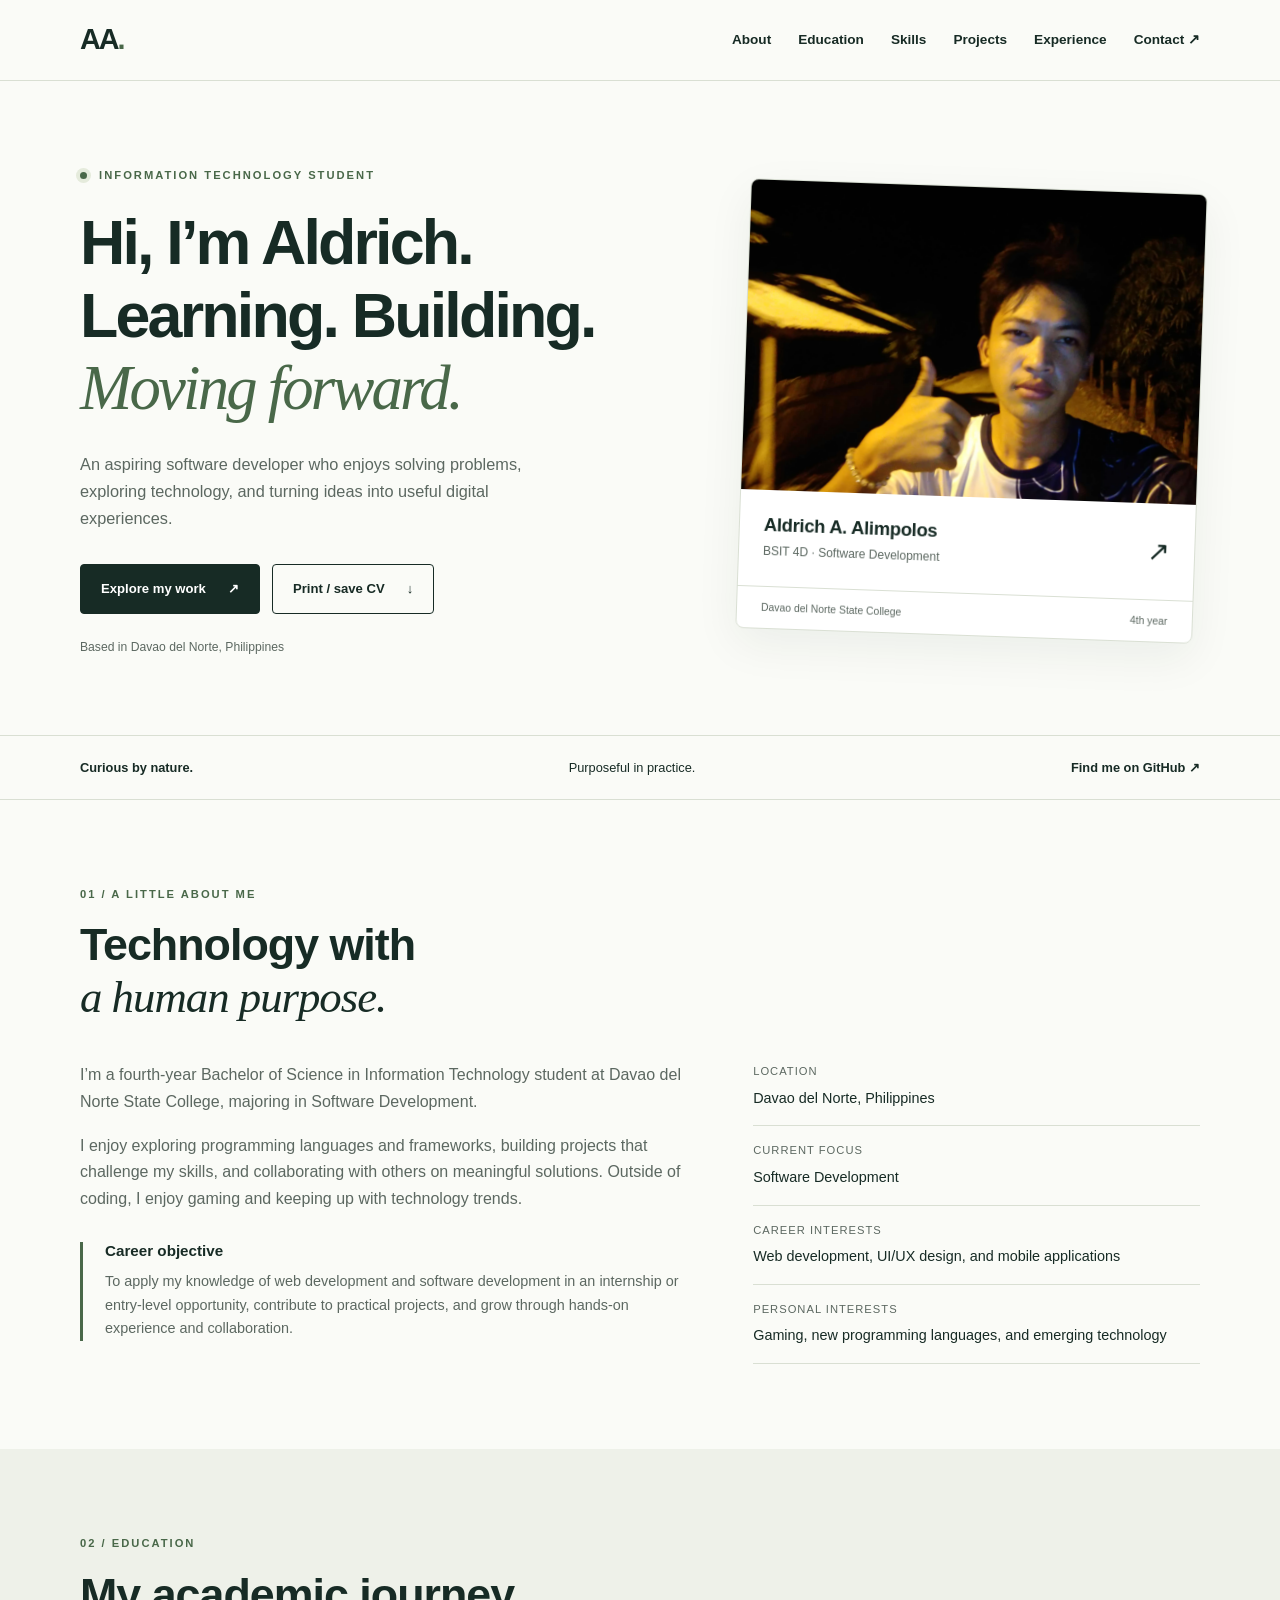
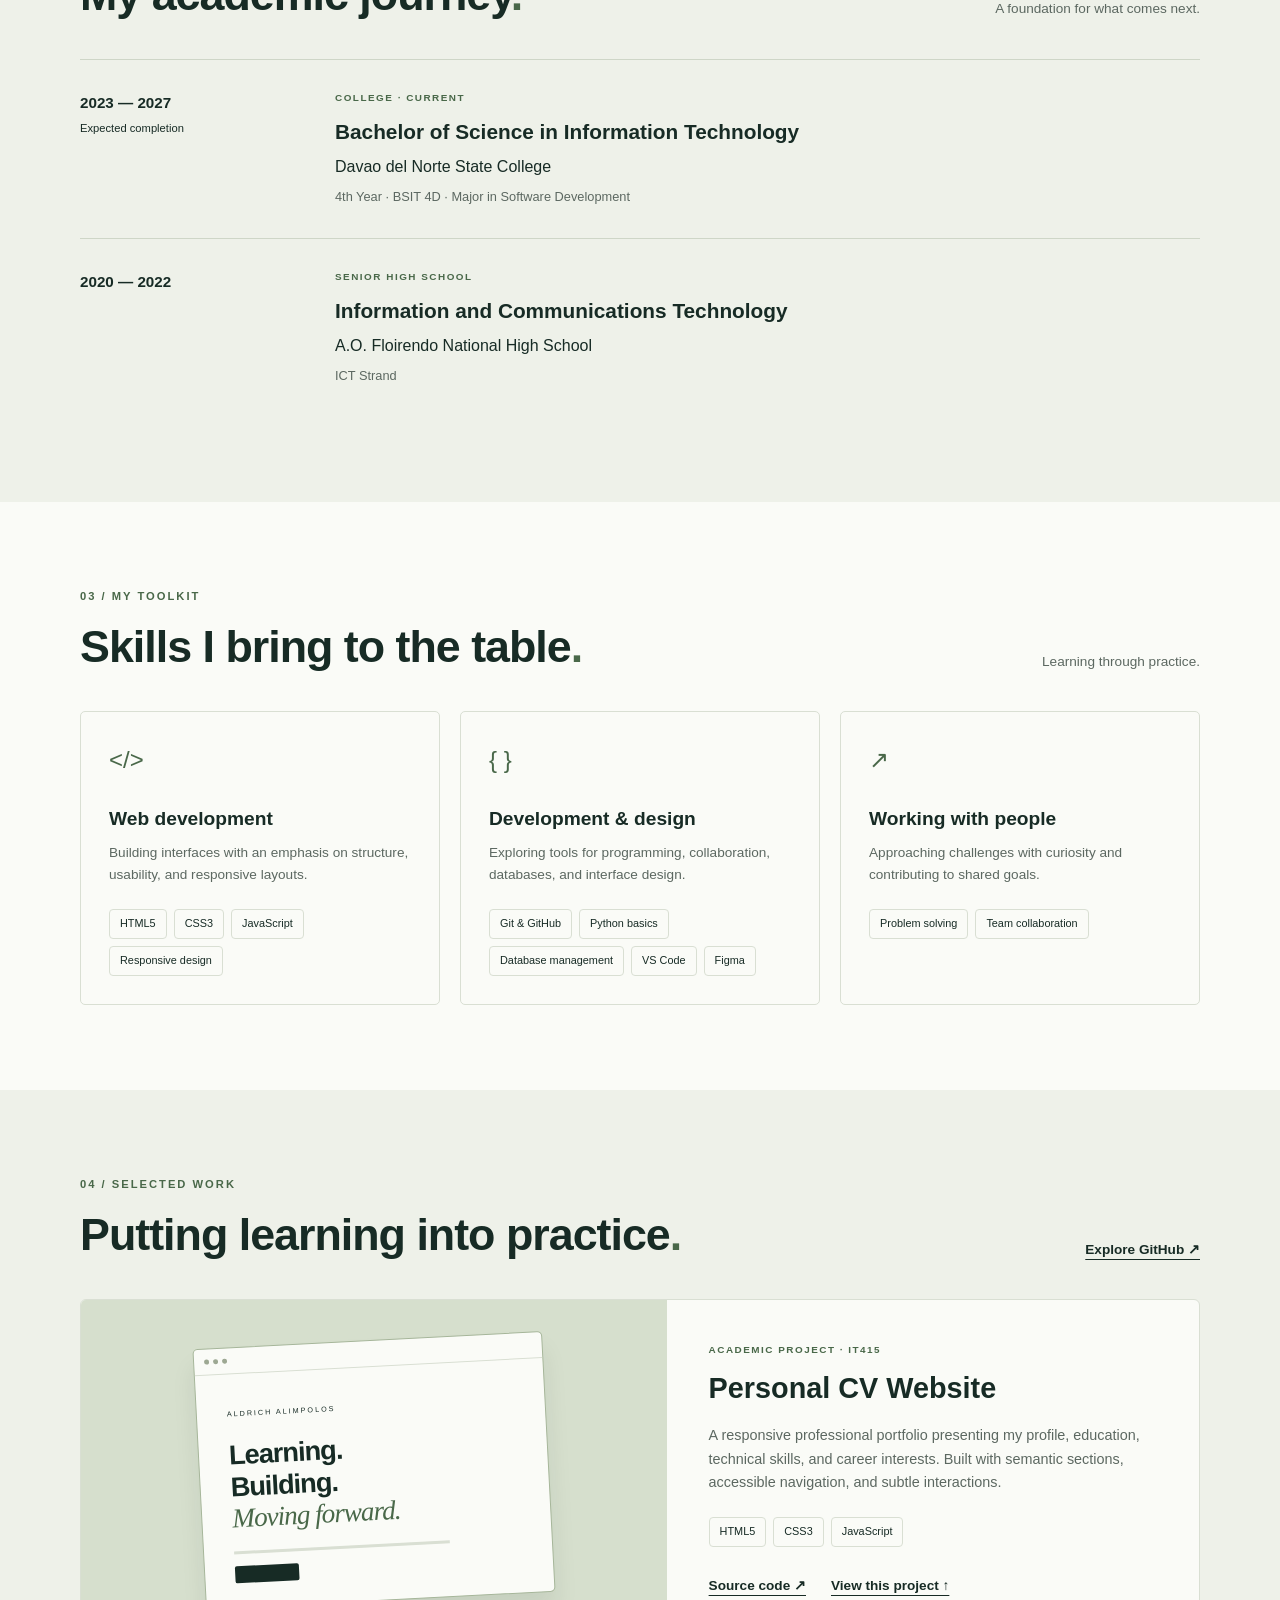
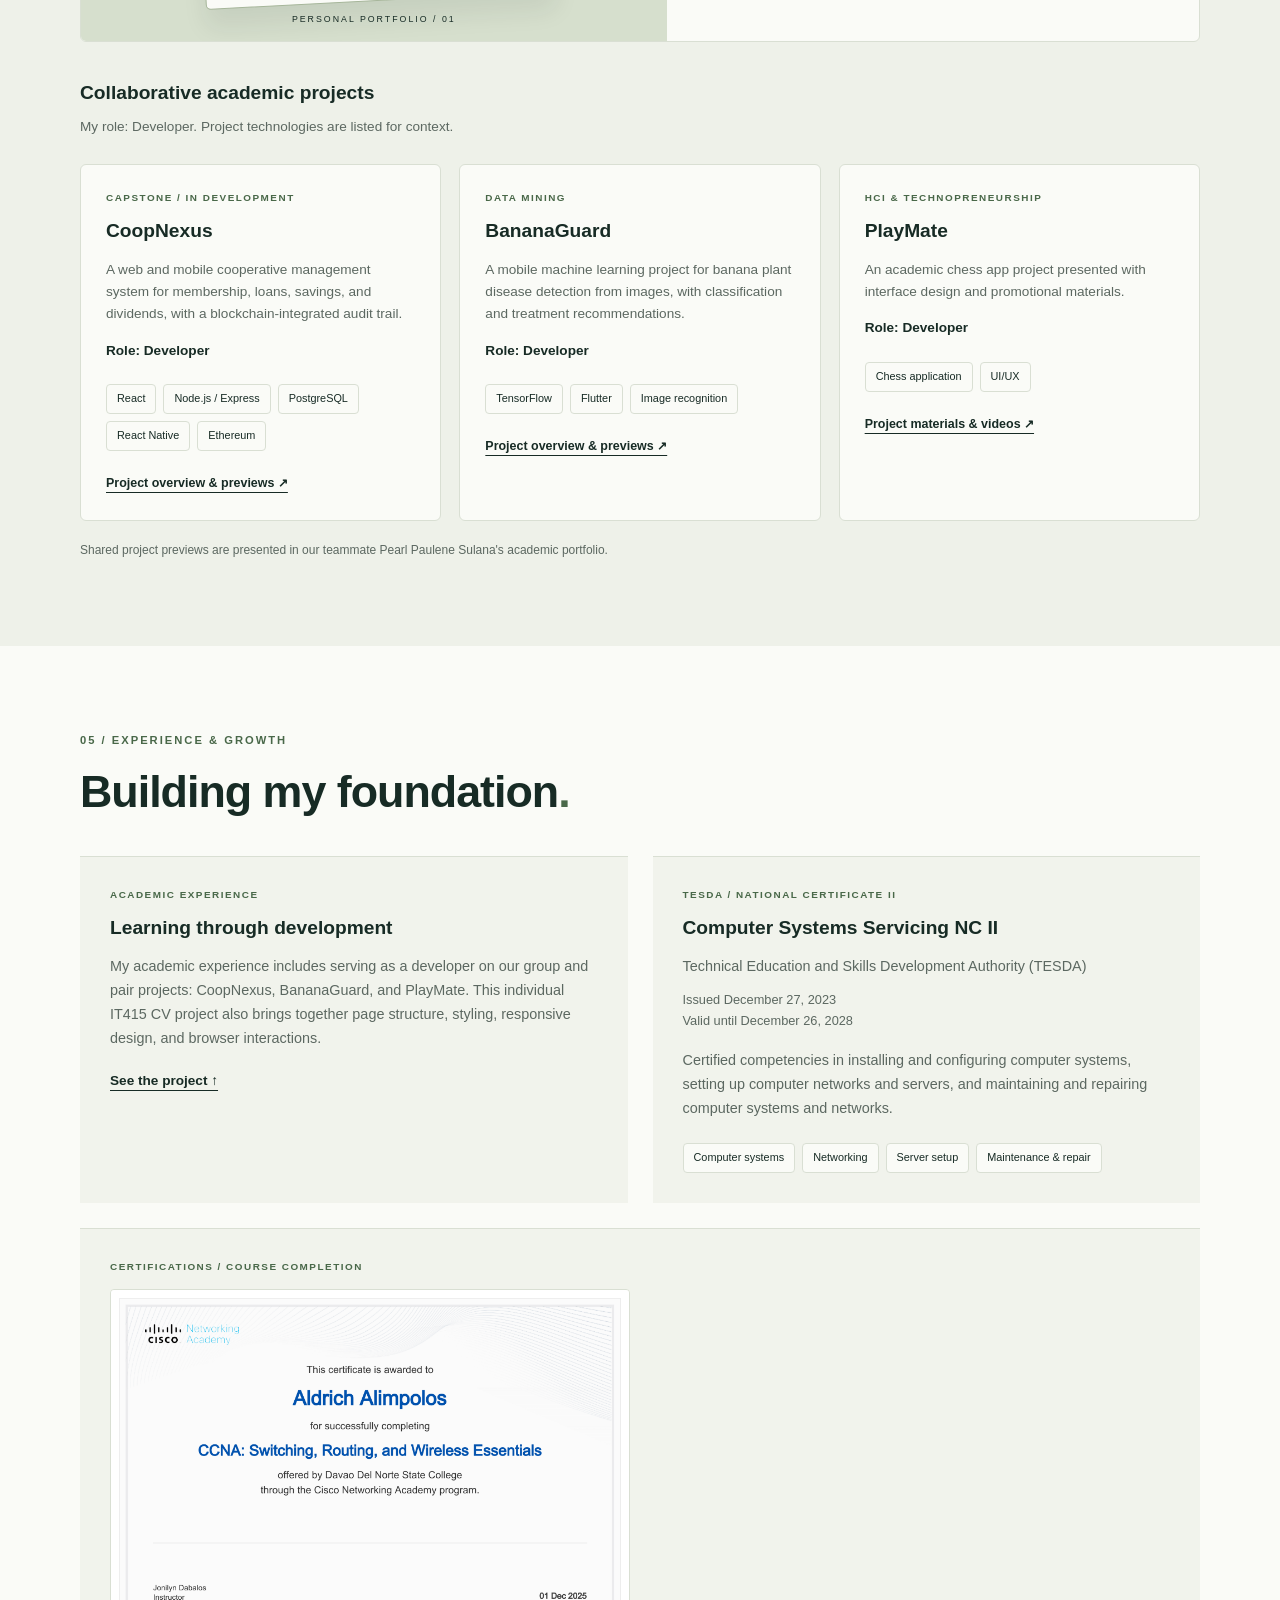
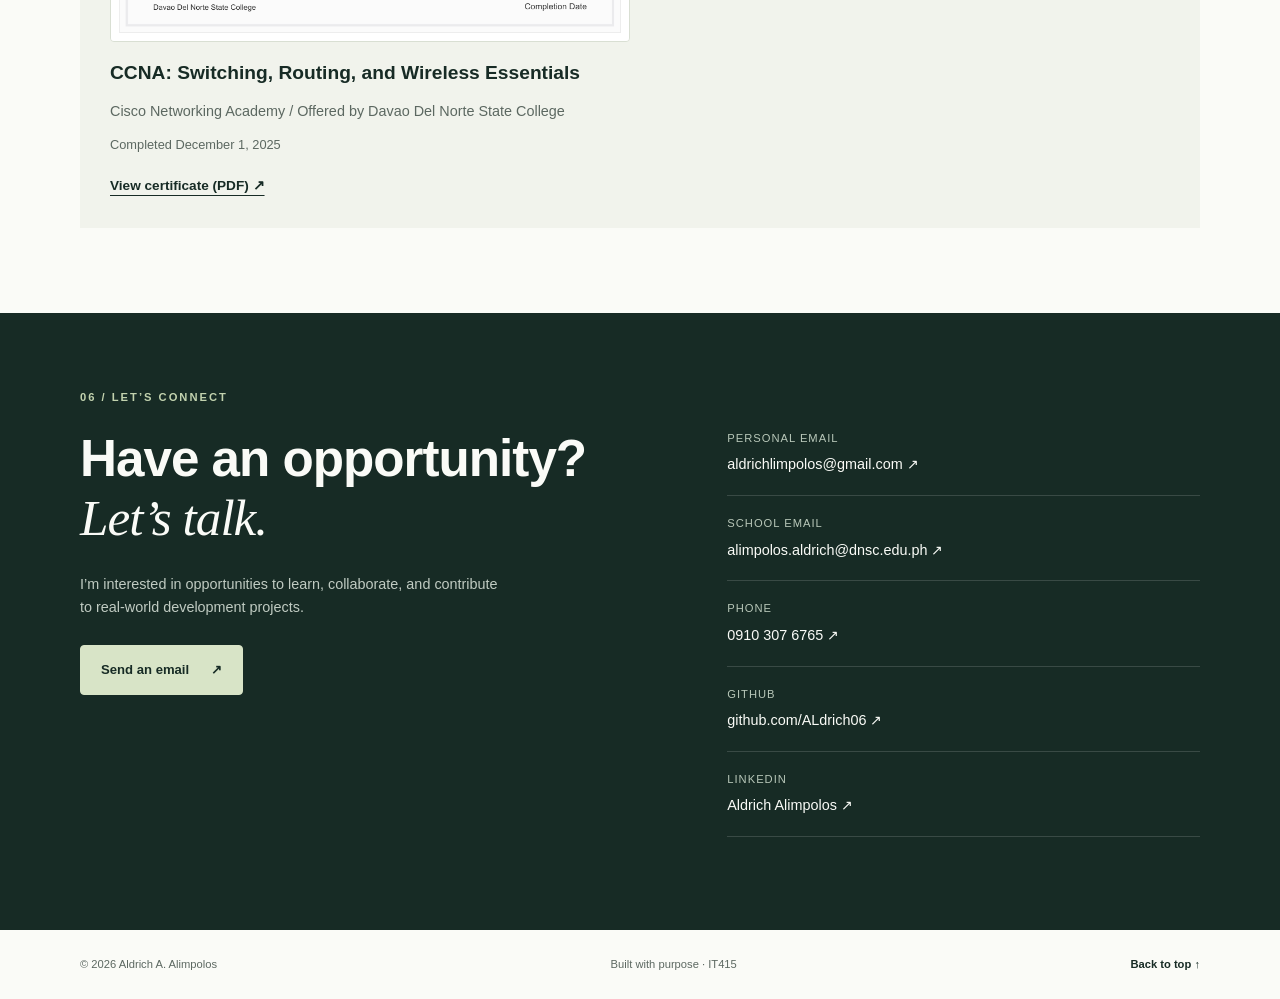
==== commit f45de1c1: "Add collaborative projects and developer experience" ====
--- a/index.html
+++ b/index.html
@@ -47,8 +47,8 @@
     </section>
     <section class="section tinted" id="projects" aria-labelledby="projects-title"><div class="wrap"><div class="section-heading inline-heading"><div><p class="eyebrow">04 / SELECTED WORK</p><h2 id="projects-title">Putting learning into practice<span class="accent">.</span></h2></div><a class="text-link" href="https://github.com/ALdrich06" target="_blank" rel="noopener noreferrer">Explore GitHub ↗</a></div>
       <article class="project-card"><div class="project-preview" role="img" aria-label="Illustrated preview of this CV website"><div class="mini-browser"><div class="browser-dots"><i></i><i></i><i></i></div><div class="mini-page"><span>ALDRICH ALIMPOLOS</span><strong>Learning.<br>Building.<br><em>Moving forward.</em></strong><div class="mini-line"></div><div class="mini-button"></div></div></div><span class="preview-note">PERSONAL PORTFOLIO / 01</span></div><div class="project-copy"><span class="tag">ACADEMIC PROJECT · IT415</span><h3>Personal CV Website</h3><p>A responsive professional portfolio presenting my profile, education, technical skills, and career interests. Built with semantic sections, accessible navigation, and subtle interactions.</p><ul class="chips"><li>HTML5</li><li>CSS3</li><li>JavaScript</li></ul><div class="project-links"><a class="text-link" href="https://github.com/ALdrich06/aldrich-cv-portfolio" target="_blank" rel="noopener noreferrer">Source code ↗</a><a class="text-link" href="#home">View this project ↑</a></div></div></article>
-    </div></section>
-    <section class="section wrap" id="experience" aria-labelledby="experience-title"><div class="section-heading"><p class="eyebrow">05 / EXPERIENCE & GROWTH</p><h2 id="experience-title">Building my foundation<span class="accent">.</span></h2></div><div class="growth-grid"><article class="growth-card"><span class="tag">ACADEMIC EXPERIENCE</span><h3>Learning through development</h3><p>My current experience centers on academic and personal learning. This IT415 CV project brings together page structure, styling, responsive design, and browser interactions in one practical website.</p><a class="text-link" href="#projects">See the project ↑</a></article><article class="growth-card certificate-card"><span class="tag">TESDA / NATIONAL CERTIFICATE II</span><h3>Computer Systems Servicing NC II</h3><p>Technical Education and Skills Development Authority (TESDA)</p><p class="certificate-date">Issued <time datetime="2023-12-27">December 27, 2023</time><br>Valid until <time datetime="2028-12-26">December 26, 2028</time></p><p class="certificate-summary">Certified competencies in installing and configuring computer systems, setting up computer networks and servers, and maintaining and repairing computer systems and networks.</p><ul class="chips"><li>Computer systems</li><li>Networking</li><li>Server setup</li><li>Maintenance &amp; repair</li></ul></article><article class="growth-card certificate-card"><span class="tag">CERTIFICATIONS / COURSE COMPLETION</span><a class="certificate-preview" href="assets/certificates/cisco-switching-routing-wireless-essentials.pdf" target="_blank" rel="noopener noreferrer" aria-label="Open Cisco course completion certificate PDF"><img src="assets/certificates/cisco-switching-routing-wireless-essentials.png" alt="Cisco Networking Academy certificate awarded to Aldrich Alimpolos for completing Switching, Routing, and Wireless Essentials on December 1, 2025" width="930" height="630" loading="lazy"></a><h3>CCNA: Switching, Routing, and Wireless Essentials</h3><p>Cisco Networking Academy / Offered by Davao Del Norte State College</p><p class="certificate-date">Completed <time datetime="2025-12-01">December 1, 2025</time></p><a class="text-link" href="assets/certificates/cisco-switching-routing-wireless-essentials.pdf" target="_blank" rel="noopener noreferrer">View certificate (PDF) &#8599;</a></article></div></section>
+    <div class="team-projects"><h3>Collaborative academic projects</h3><p class="team-note">My role: Developer. Project technologies are listed for context.</p><div class="team-grid"><article class="team-project"><span class="tag">CAPSTONE / IN DEVELOPMENT</span><h3>CoopNexus</h3><p>A web and mobile cooperative management system for membership, loans, savings, and dividends, with a blockchain-integrated audit trail.</p><p class="developer-role">Role: Developer</p><ul class="chips"><li>React</li><li>Node.js / Express</li><li>PostgreSQL</li><li>React Native</li><li>Ethereum</li></ul><a class="text-link" href="https://pearlsulana.github.io/capstone.html" target="_blank" rel="noopener noreferrer">Project overview &amp; previews &#8599;</a></article><article class="team-project"><span class="tag">DATA MINING</span><h3>BananaGuard</h3><p>A mobile machine learning project for banana plant disease detection from images, with classification and treatment recommendations.</p><p class="developer-role">Role: Developer</p><ul class="chips"><li>TensorFlow</li><li>Flutter</li><li>Image recognition</li></ul><a class="text-link" href="https://pearlsulana.github.io/data-mining.html" target="_blank" rel="noopener noreferrer">Project overview &amp; previews &#8599;</a></article><article class="team-project"><span class="tag">HCI &amp; TECHNOPRENEURSHIP</span><h3>PlayMate</h3><p>An academic chess app project presented with interface design and promotional materials.</p><p class="developer-role">Role: Developer</p><ul class="chips"><li>Chess application</li><li>UI/UX</li></ul><a class="text-link" href="https://pearlsulana.github.io/hci-techno.html" target="_blank" rel="noopener noreferrer">Project materials &amp; videos &#8599;</a></article></div><p class="team-credit">Shared project previews are presented in our teammate Pearl Paulene Sulana's academic portfolio.</p></div></div></section>
+    <section class="section wrap" id="experience" aria-labelledby="experience-title"><div class="section-heading"><p class="eyebrow">05 / EXPERIENCE & GROWTH</p><h2 id="experience-title">Building my foundation<span class="accent">.</span></h2></div><div class="growth-grid"><article class="growth-card"><span class="tag">ACADEMIC EXPERIENCE</span><h3>Learning through development</h3><p>My academic experience includes serving as a developer on our group and pair projects: CoopNexus, BananaGuard, and PlayMate. This individual IT415 CV project also brings together page structure, styling, responsive design, and browser interactions.</p><a class="text-link" href="#projects">See the project ↑</a></article><article class="growth-card certificate-card"><span class="tag">TESDA / NATIONAL CERTIFICATE II</span><h3>Computer Systems Servicing NC II</h3><p>Technical Education and Skills Development Authority (TESDA)</p><p class="certificate-date">Issued <time datetime="2023-12-27">December 27, 2023</time><br>Valid until <time datetime="2028-12-26">December 26, 2028</time></p><p class="certificate-summary">Certified competencies in installing and configuring computer systems, setting up computer networks and servers, and maintaining and repairing computer systems and networks.</p><ul class="chips"><li>Computer systems</li><li>Networking</li><li>Server setup</li><li>Maintenance &amp; repair</li></ul></article><article class="growth-card certificate-card"><span class="tag">CERTIFICATIONS / COURSE COMPLETION</span><a class="certificate-preview" href="assets/certificates/cisco-switching-routing-wireless-essentials.pdf" target="_blank" rel="noopener noreferrer" aria-label="Open Cisco course completion certificate PDF"><img src="assets/certificates/cisco-switching-routing-wireless-essentials.png" alt="Cisco Networking Academy certificate awarded to Aldrich Alimpolos for completing Switching, Routing, and Wireless Essentials on December 1, 2025" width="930" height="630" loading="lazy"></a><h3>CCNA: Switching, Routing, and Wireless Essentials</h3><p>Cisco Networking Academy / Offered by Davao Del Norte State College</p><p class="certificate-date">Completed <time datetime="2025-12-01">December 1, 2025</time></p><a class="text-link" href="assets/certificates/cisco-switching-routing-wireless-essentials.pdf" target="_blank" rel="noopener noreferrer">View certificate (PDF) &#8599;</a></article></div></section>
     <section class="contact-section" id="contact" aria-labelledby="contact-title"><div class="wrap"><p class="eyebrow">06 / LET’S CONNECT</p><div class="contact-layout"><div><h2 id="contact-title">Have an opportunity?<br><em>Let’s talk.</em></h2><p>I’m interested in opportunities to learn, collaborate, and contribute to real-world development projects.</p><a class="button light" href="mailto:aldrichlimpolos@gmail.com">Send an email <span aria-hidden="true">↗</span></a></div><dl class="contact-list"><div><dt>Personal email</dt><dd><a href="mailto:aldrichlimpolos@gmail.com">aldrichlimpolos@gmail.com ↗</a></dd></div><div><dt>School email</dt><dd><a href="mailto:alimpolos.aldrich@dnsc.edu.ph">alimpolos.aldrich@dnsc.edu.ph ↗</a></dd></div><div><dt>Phone</dt><dd><a href="tel:+639103076765">0910 307 6765 ↗</a></dd></div><div><dt>GitHub</dt><dd><a href="https://github.com/ALdrich06" target="_blank" rel="noopener noreferrer">github.com/ALdrich06 ↗</a></dd></div><div><dt>LinkedIn</dt><dd><a href="https://www.linkedin.com/in/aldrich-alimpolos-69450042a/" target="_blank" rel="noopener noreferrer">Aldrich Alimpolos &#8599;</a></dd></div></dl></div></div></section>
   </main>
   <footer class="wrap footer"><p>© <span id="year">2026</span> Aldrich A. Alimpolos</p><p>Built with purpose · IT415</p><a href="#home">Back to top ↑</a></footer>
--- a/styles.css
+++ b/styles.css
@@ -10,3 +10,5 @@
 .certificate-summary{margin-top:18px}.certificate-card:last-child:nth-child(odd){grid-column:1 / -1}.certificate-card:last-child:nth-child(odd) .certificate-preview{max-width:520px}@media print{.certificate-card:last-child:nth-child(odd) .certificate-preview{max-width:240px}}
 
 .profile-photo{display:block;width:100%;height:100%;object-fit:cover;object-position:65% 42%}@media print{.portrait{height:150px}.profile-photo{object-position:65% 42%}}
+
+.team-projects{margin-top:40px}.team-note{font-size:.85rem;margin-top:12px}.team-grid{display:grid;grid-template-columns:repeat(3,1fr);gap:18px;margin-top:25px}.team-project{padding:25px;background:var(--paper);border:1px solid var(--line);border-radius:6px}.team-project h3{margin-bottom:16px}.team-project p{font-size:.85rem}.team-project .developer-role{margin-top:14px;color:var(--ink);font-weight:600}.team-project .text-link{display:inline-block;margin-top:22px;font-size:.78rem}.team-credit{font-size:.75rem;margin-top:20px}@media(max-width:1000px){.team-grid{grid-template-columns:1fr}}@media print{.team-project{break-inside:avoid}}
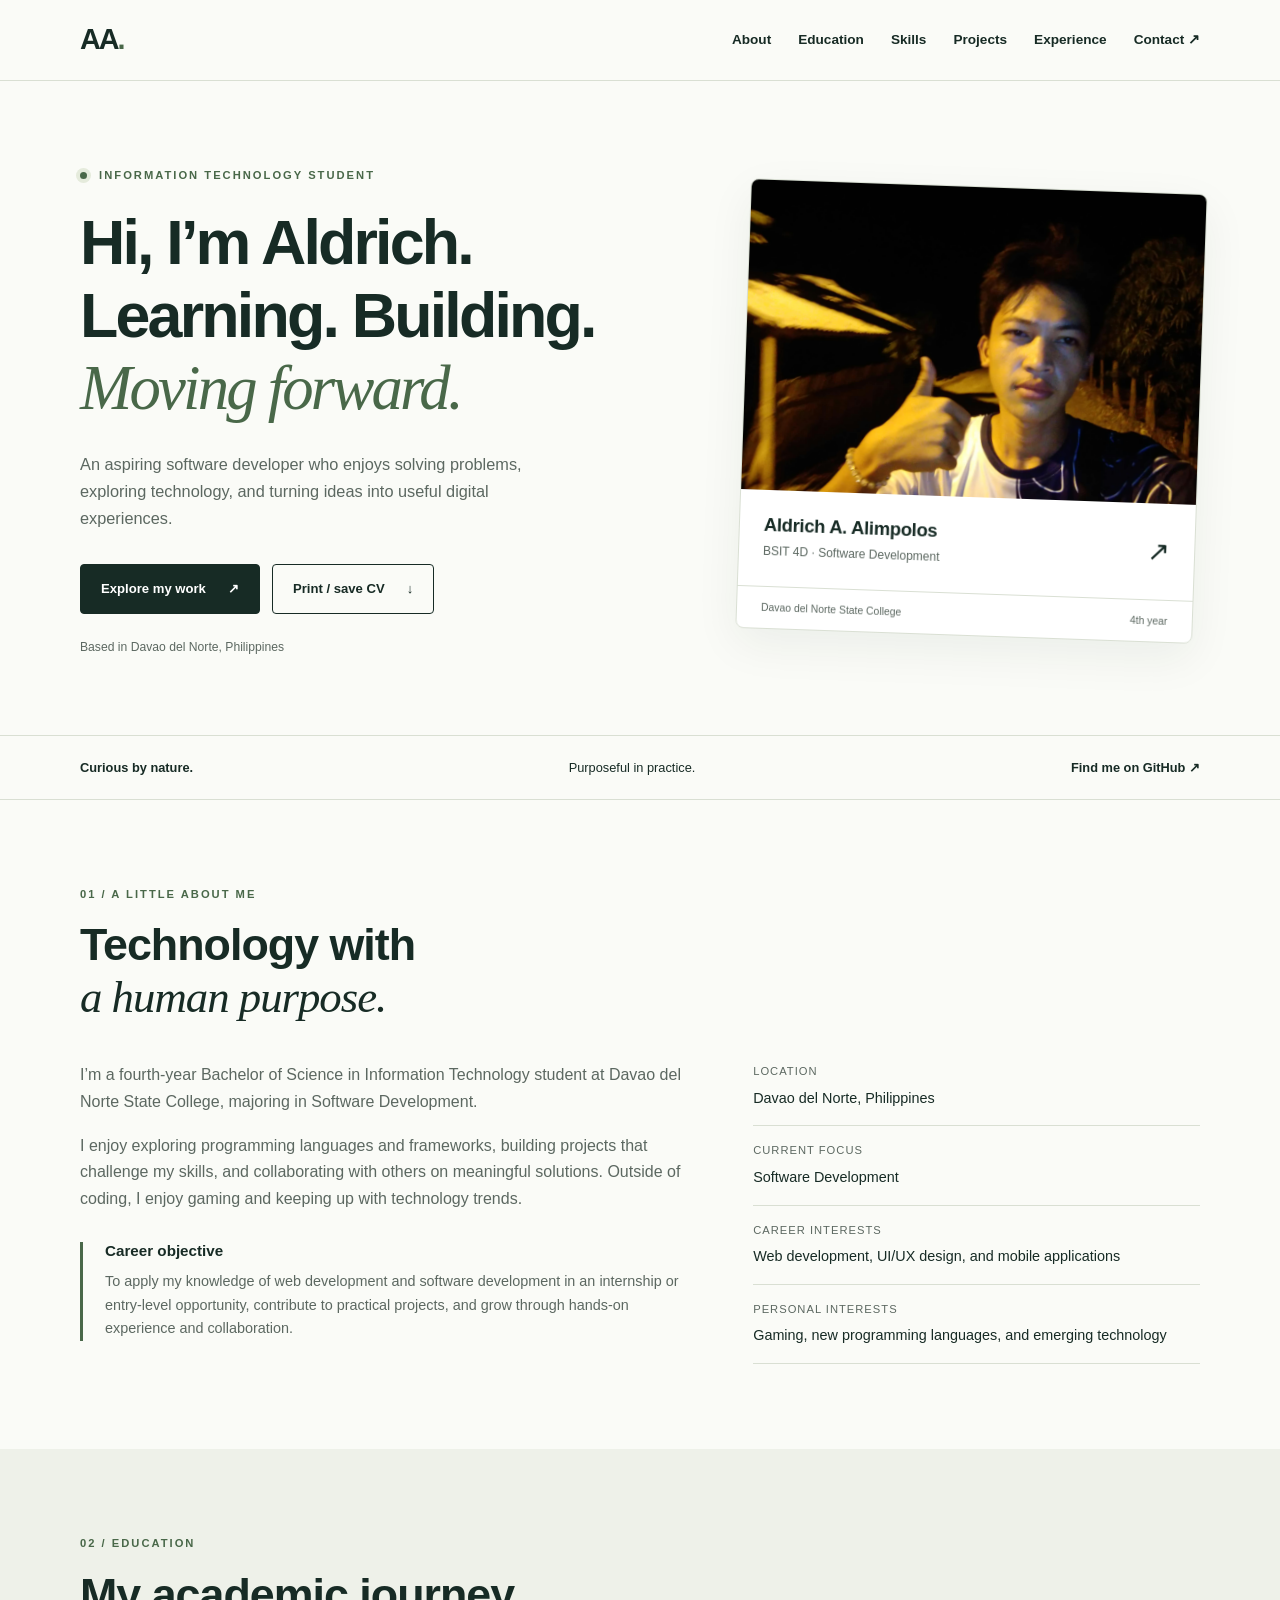
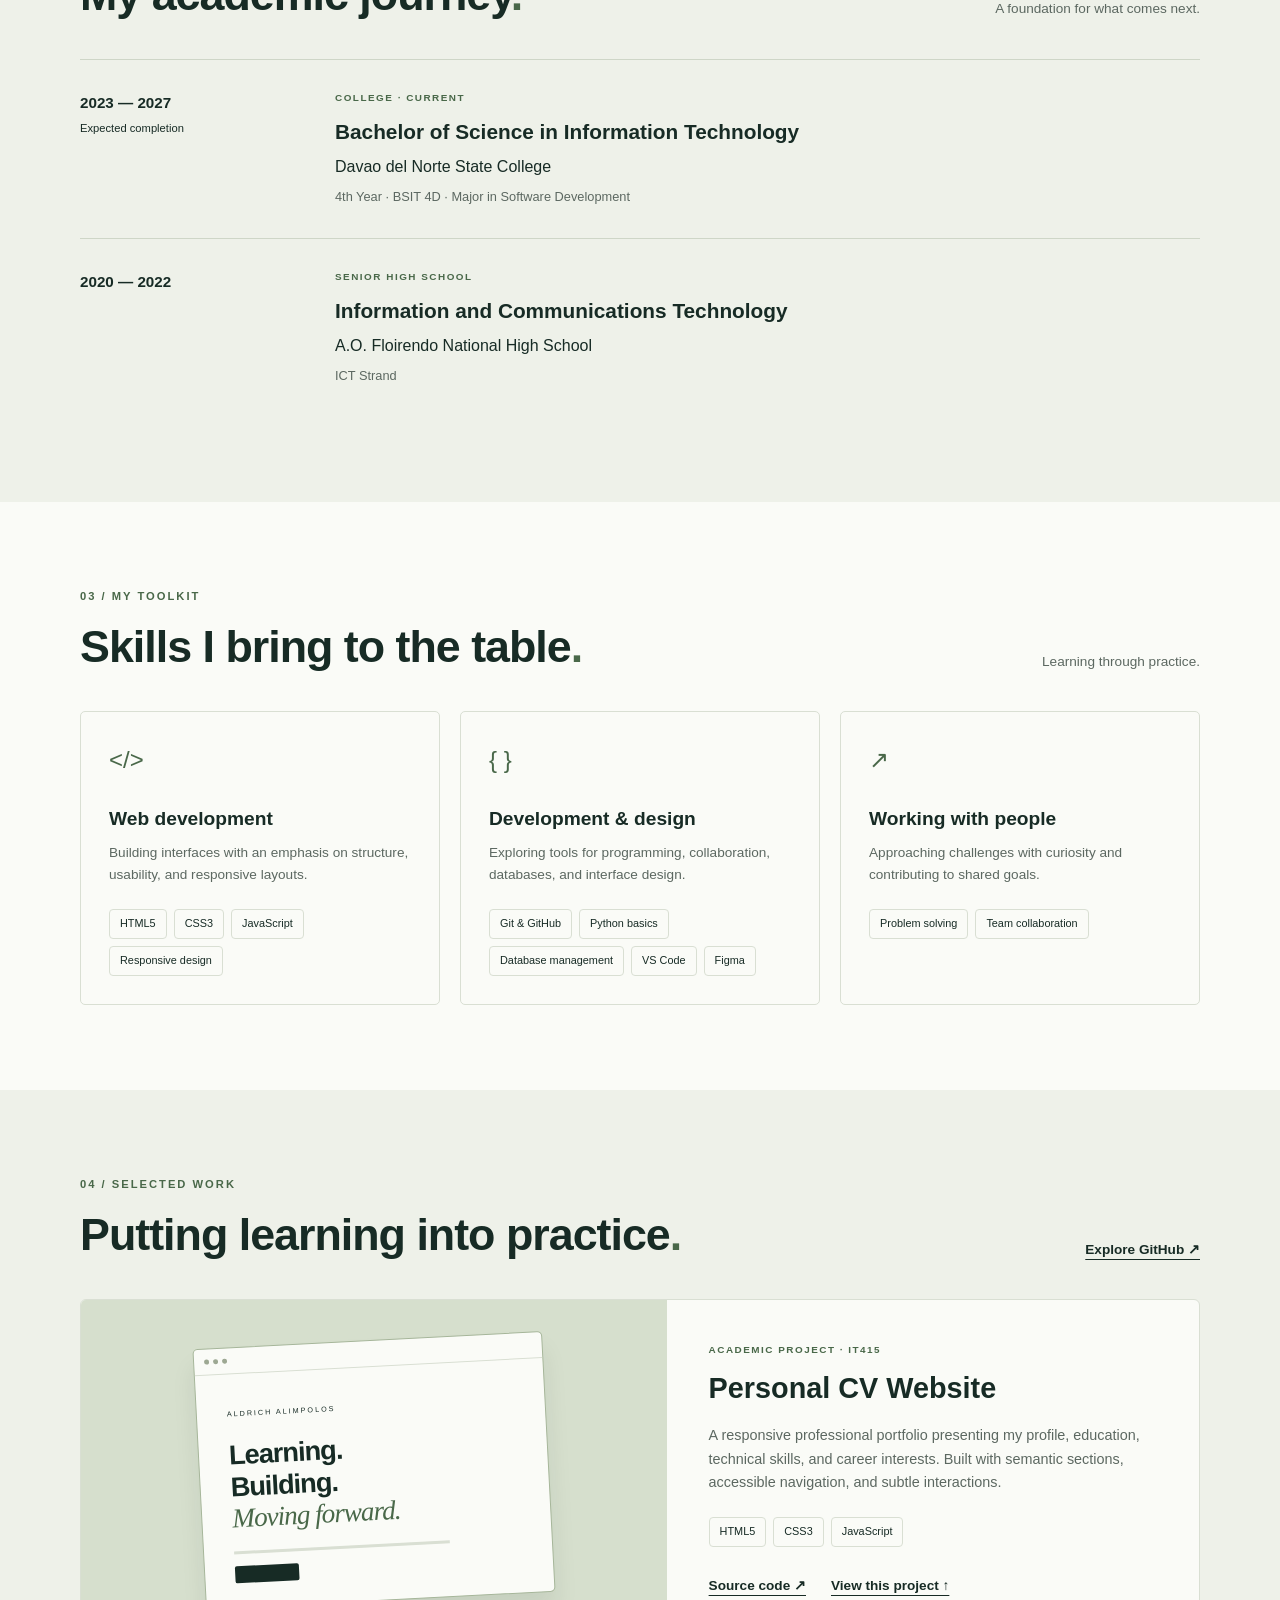
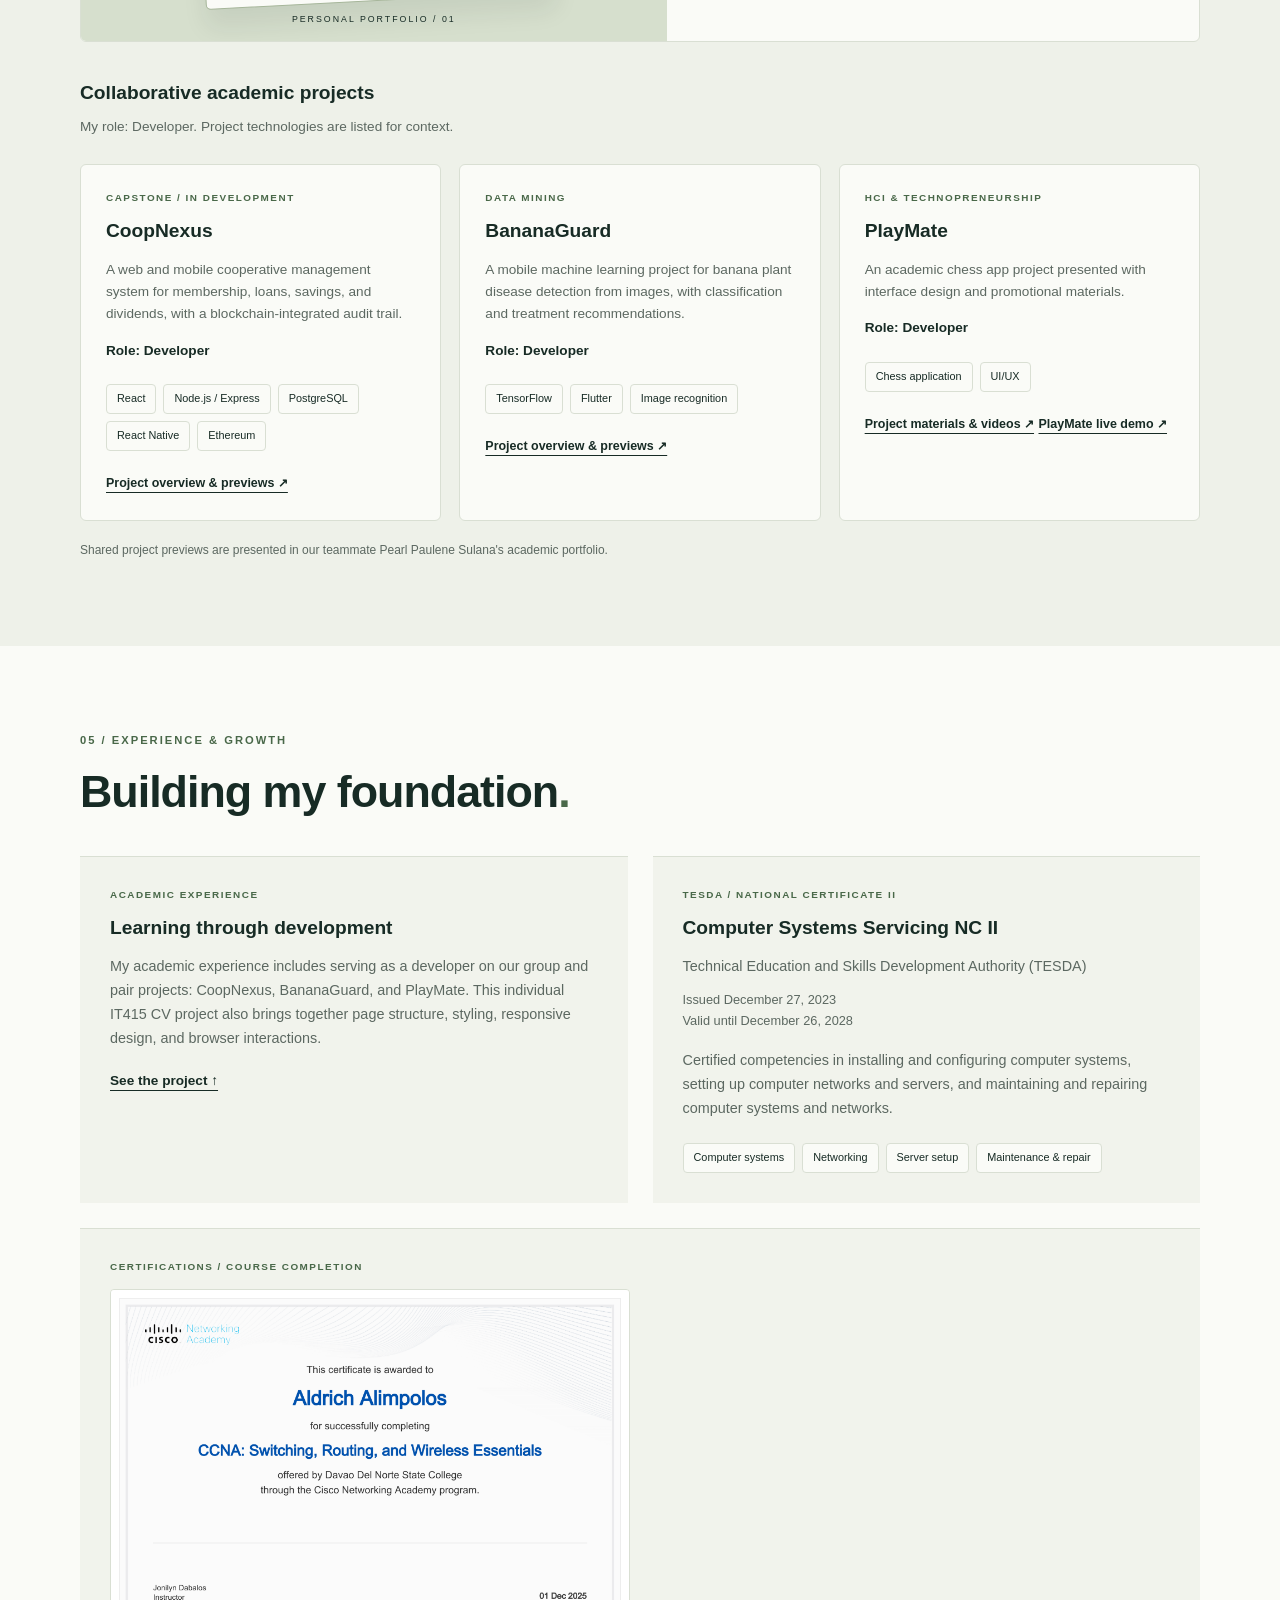
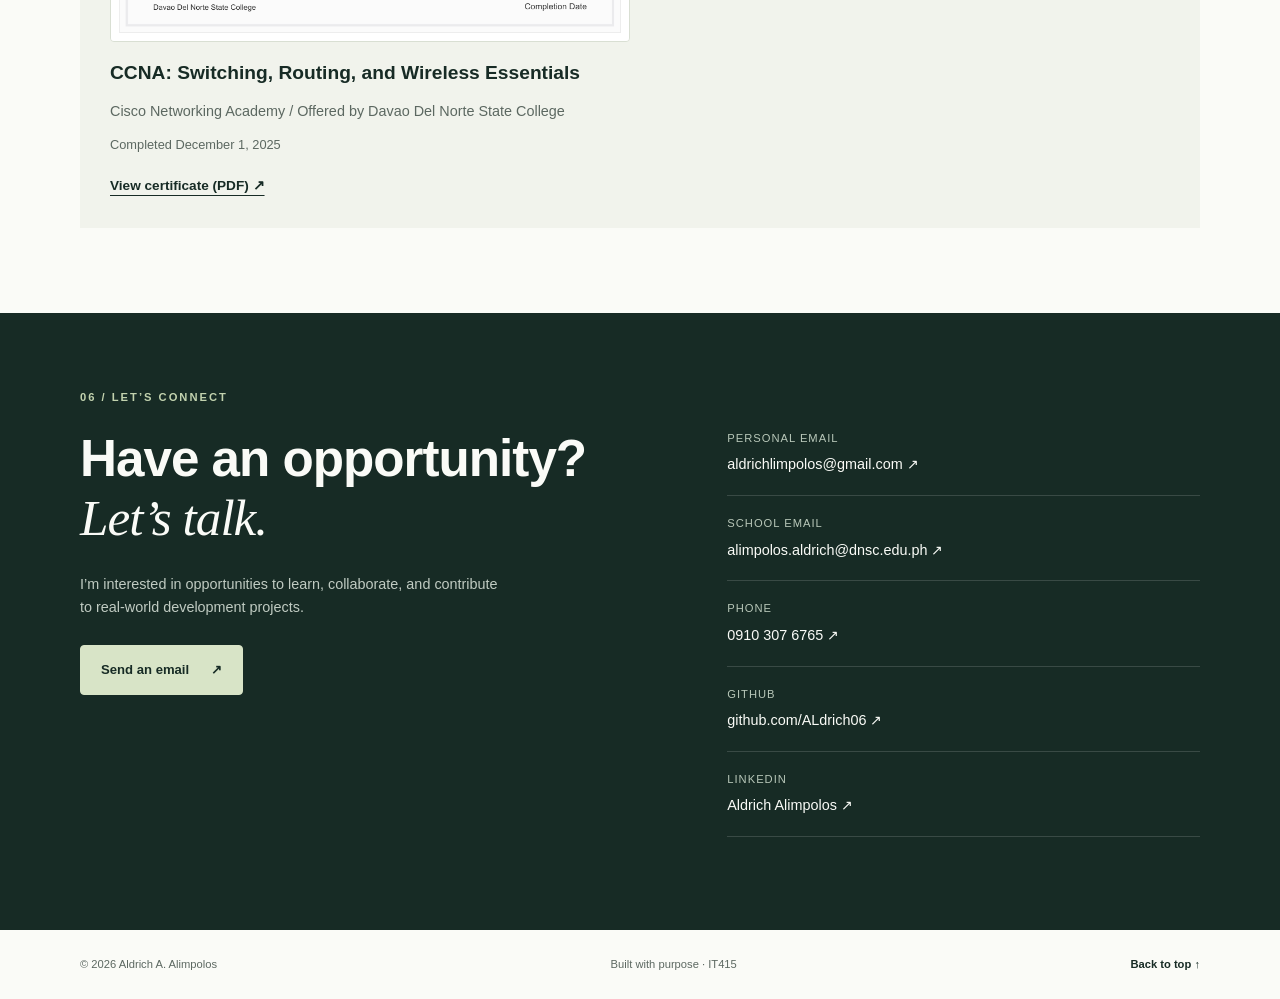
==== commit aef514d2: "Add developer project pages and PlayMate live demo" ====
--- a/index.html
+++ b/index.html
@@ -47,7 +47,7 @@
     </section>
     <section class="section tinted" id="projects" aria-labelledby="projects-title"><div class="wrap"><div class="section-heading inline-heading"><div><p class="eyebrow">04 / SELECTED WORK</p><h2 id="projects-title">Putting learning into practice<span class="accent">.</span></h2></div><a class="text-link" href="https://github.com/ALdrich06" target="_blank" rel="noopener noreferrer">Explore GitHub ↗</a></div>
       <article class="project-card"><div class="project-preview" role="img" aria-label="Illustrated preview of this CV website"><div class="mini-browser"><div class="browser-dots"><i></i><i></i><i></i></div><div class="mini-page"><span>ALDRICH ALIMPOLOS</span><strong>Learning.<br>Building.<br><em>Moving forward.</em></strong><div class="mini-line"></div><div class="mini-button"></div></div></div><span class="preview-note">PERSONAL PORTFOLIO / 01</span></div><div class="project-copy"><span class="tag">ACADEMIC PROJECT · IT415</span><h3>Personal CV Website</h3><p>A responsive professional portfolio presenting my profile, education, technical skills, and career interests. Built with semantic sections, accessible navigation, and subtle interactions.</p><ul class="chips"><li>HTML5</li><li>CSS3</li><li>JavaScript</li></ul><div class="project-links"><a class="text-link" href="https://github.com/ALdrich06/aldrich-cv-portfolio" target="_blank" rel="noopener noreferrer">Source code ↗</a><a class="text-link" href="#home">View this project ↑</a></div></div></article>
-    <div class="team-projects"><h3>Collaborative academic projects</h3><p class="team-note">My role: Developer. Project technologies are listed for context.</p><div class="team-grid"><article class="team-project"><span class="tag">CAPSTONE / IN DEVELOPMENT</span><h3>CoopNexus</h3><p>A web and mobile cooperative management system for membership, loans, savings, and dividends, with a blockchain-integrated audit trail.</p><p class="developer-role">Role: Developer</p><ul class="chips"><li>React</li><li>Node.js / Express</li><li>PostgreSQL</li><li>React Native</li><li>Ethereum</li></ul><a class="text-link" href="https://pearlsulana.github.io/capstone.html" target="_blank" rel="noopener noreferrer">Project overview &amp; previews &#8599;</a></article><article class="team-project"><span class="tag">DATA MINING</span><h3>BananaGuard</h3><p>A mobile machine learning project for banana plant disease detection from images, with classification and treatment recommendations.</p><p class="developer-role">Role: Developer</p><ul class="chips"><li>TensorFlow</li><li>Flutter</li><li>Image recognition</li></ul><a class="text-link" href="https://pearlsulana.github.io/data-mining.html" target="_blank" rel="noopener noreferrer">Project overview &amp; previews &#8599;</a></article><article class="team-project"><span class="tag">HCI &amp; TECHNOPRENEURSHIP</span><h3>PlayMate</h3><p>An academic chess app project presented with interface design and promotional materials.</p><p class="developer-role">Role: Developer</p><ul class="chips"><li>Chess application</li><li>UI/UX</li></ul><a class="text-link" href="https://pearlsulana.github.io/hci-techno.html" target="_blank" rel="noopener noreferrer">Project materials &amp; videos &#8599;</a></article></div><p class="team-credit">Shared project previews are presented in our teammate Pearl Paulene Sulana's academic portfolio.</p></div></div></section>
+    <div class="team-projects"><h3>Collaborative academic projects</h3><p class="team-note">My role: Developer. Project technologies are listed for context.</p><div class="team-grid"><article class="team-project"><span class="tag">CAPSTONE / IN DEVELOPMENT</span><h3>CoopNexus</h3><p>A web and mobile cooperative management system for membership, loans, savings, and dividends, with a blockchain-integrated audit trail.</p><p class="developer-role">Role: Developer</p><ul class="chips"><li>React</li><li>Node.js / Express</li><li>PostgreSQL</li><li>React Native</li><li>Ethereum</li></ul><a class="text-link" href="capstone.html" target="_blank" rel="noopener noreferrer">Project overview &amp; previews &#8599;</a></article><article class="team-project"><span class="tag">DATA MINING</span><h3>BananaGuard</h3><p>A mobile machine learning project for banana plant disease detection from images, with classification and treatment recommendations.</p><p class="developer-role">Role: Developer</p><ul class="chips"><li>TensorFlow</li><li>Flutter</li><li>Image recognition</li></ul><a class="text-link" href="data-mining.html" target="_blank" rel="noopener noreferrer">Project overview &amp; previews &#8599;</a></article><article class="team-project"><span class="tag">HCI &amp; TECHNOPRENEURSHIP</span><h3>PlayMate</h3><p>An academic chess app project presented with interface design and promotional materials.</p><p class="developer-role">Role: Developer</p><ul class="chips"><li>Chess application</li><li>UI/UX</li></ul><a class="text-link" href="hci-techno.html" target="_blank" rel="noopener noreferrer">Project materials &amp; videos &#8599;</a> <a class="text-link live-demo-link" href="https://playmate-chess.netlify.app/" target="_blank" rel="noopener noreferrer">PlayMate live demo &#8599;</a></article></div><p class="team-credit">Shared project previews are presented in our teammate Pearl Paulene Sulana's academic portfolio.</p></div></div></section>
     <section class="section wrap" id="experience" aria-labelledby="experience-title"><div class="section-heading"><p class="eyebrow">05 / EXPERIENCE & GROWTH</p><h2 id="experience-title">Building my foundation<span class="accent">.</span></h2></div><div class="growth-grid"><article class="growth-card"><span class="tag">ACADEMIC EXPERIENCE</span><h3>Learning through development</h3><p>My academic experience includes serving as a developer on our group and pair projects: CoopNexus, BananaGuard, and PlayMate. This individual IT415 CV project also brings together page structure, styling, responsive design, and browser interactions.</p><a class="text-link" href="#projects">See the project ↑</a></article><article class="growth-card certificate-card"><span class="tag">TESDA / NATIONAL CERTIFICATE II</span><h3>Computer Systems Servicing NC II</h3><p>Technical Education and Skills Development Authority (TESDA)</p><p class="certificate-date">Issued <time datetime="2023-12-27">December 27, 2023</time><br>Valid until <time datetime="2028-12-26">December 26, 2028</time></p><p class="certificate-summary">Certified competencies in installing and configuring computer systems, setting up computer networks and servers, and maintaining and repairing computer systems and networks.</p><ul class="chips"><li>Computer systems</li><li>Networking</li><li>Server setup</li><li>Maintenance &amp; repair</li></ul></article><article class="growth-card certificate-card"><span class="tag">CERTIFICATIONS / COURSE COMPLETION</span><a class="certificate-preview" href="assets/certificates/cisco-switching-routing-wireless-essentials.pdf" target="_blank" rel="noopener noreferrer" aria-label="Open Cisco course completion certificate PDF"><img src="assets/certificates/cisco-switching-routing-wireless-essentials.png" alt="Cisco Networking Academy certificate awarded to Aldrich Alimpolos for completing Switching, Routing, and Wireless Essentials on December 1, 2025" width="930" height="630" loading="lazy"></a><h3>CCNA: Switching, Routing, and Wireless Essentials</h3><p>Cisco Networking Academy / Offered by Davao Del Norte State College</p><p class="certificate-date">Completed <time datetime="2025-12-01">December 1, 2025</time></p><a class="text-link" href="assets/certificates/cisco-switching-routing-wireless-essentials.pdf" target="_blank" rel="noopener noreferrer">View certificate (PDF) &#8599;</a></article></div></section>
     <section class="contact-section" id="contact" aria-labelledby="contact-title"><div class="wrap"><p class="eyebrow">06 / LET’S CONNECT</p><div class="contact-layout"><div><h2 id="contact-title">Have an opportunity?<br><em>Let’s talk.</em></h2><p>I’m interested in opportunities to learn, collaborate, and contribute to real-world development projects.</p><a class="button light" href="mailto:aldrichlimpolos@gmail.com">Send an email <span aria-hidden="true">↗</span></a></div><dl class="contact-list"><div><dt>Personal email</dt><dd><a href="mailto:aldrichlimpolos@gmail.com">aldrichlimpolos@gmail.com ↗</a></dd></div><div><dt>School email</dt><dd><a href="mailto:alimpolos.aldrich@dnsc.edu.ph">alimpolos.aldrich@dnsc.edu.ph ↗</a></dd></div><div><dt>Phone</dt><dd><a href="tel:+639103076765">0910 307 6765 ↗</a></dd></div><div><dt>GitHub</dt><dd><a href="https://github.com/ALdrich06" target="_blank" rel="noopener noreferrer">github.com/ALdrich06 ↗</a></dd></div><div><dt>LinkedIn</dt><dd><a href="https://www.linkedin.com/in/aldrich-alimpolos-69450042a/" target="_blank" rel="noopener noreferrer">Aldrich Alimpolos &#8599;</a></dd></div></dl></div></div></section>
   </main>
